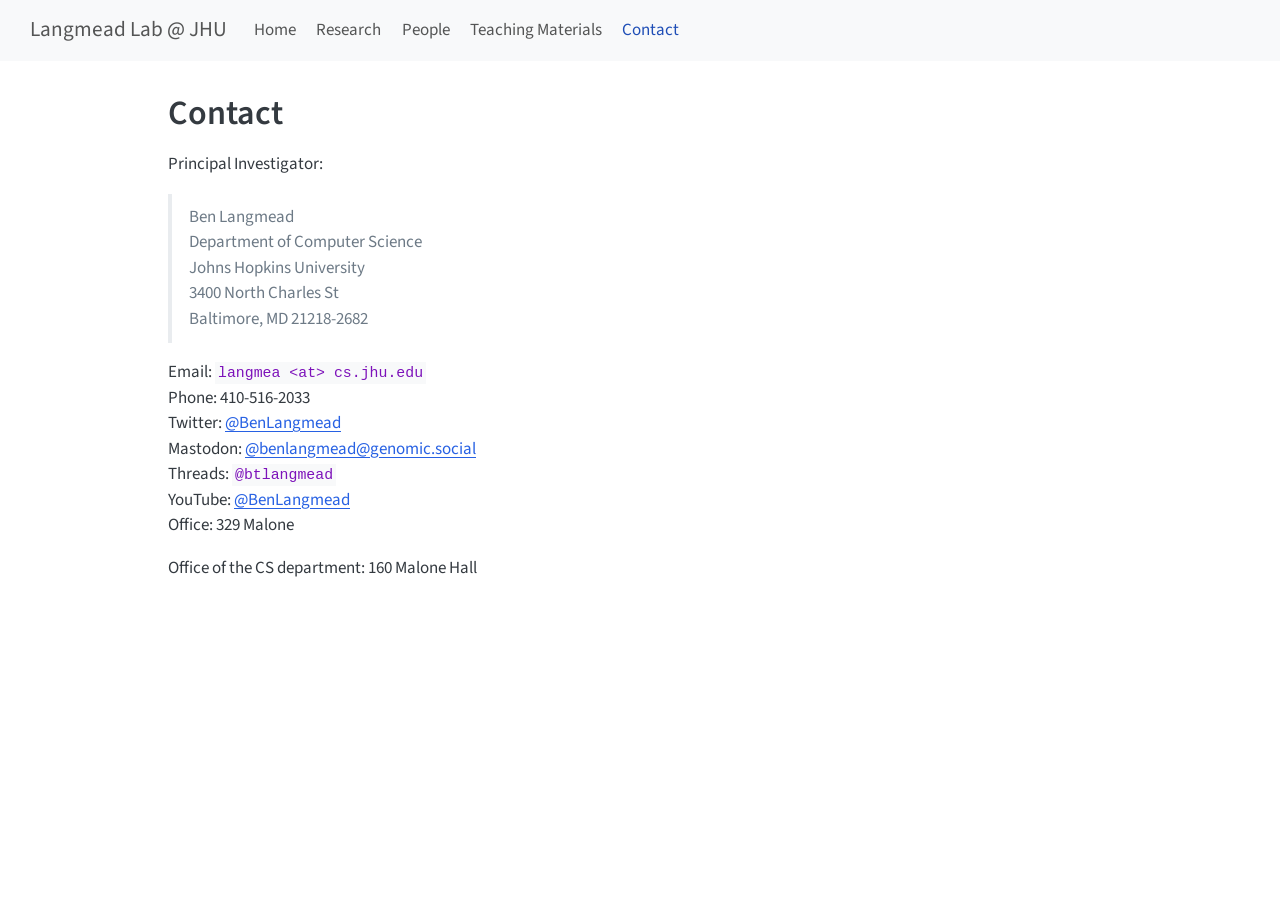
==== contact.html @ a6660097 "Built site for gh-pages" ====
<!DOCTYPE html>
<html xmlns="http://www.w3.org/1999/xhtml" lang="en" xml:lang="en"><head>

<meta charset="utf-8">
<meta name="generator" content="quarto-1.6.40">

<meta name="viewport" content="width=device-width, initial-scale=1.0, user-scalable=yes">


<title>Contact – Langmead Lab @ JHU</title>
<style>
code{white-space: pre-wrap;}
span.smallcaps{font-variant: small-caps;}
div.columns{display: flex; gap: min(4vw, 1.5em);}
div.column{flex: auto; overflow-x: auto;}
div.hanging-indent{margin-left: 1.5em; text-indent: -1.5em;}
ul.task-list{list-style: none;}
ul.task-list li input[type="checkbox"] {
  width: 0.8em;
  margin: 0 0.8em 0.2em -1em; /* quarto-specific, see https://github.com/quarto-dev/quarto-cli/issues/4556 */ 
  vertical-align: middle;
}
</style>


<script src="site_libs/quarto-nav/quarto-nav.js"></script>
<script src="site_libs/quarto-nav/headroom.min.js"></script>
<script src="site_libs/clipboard/clipboard.min.js"></script>
<script src="site_libs/quarto-search/autocomplete.umd.js"></script>
<script src="site_libs/quarto-search/fuse.min.js"></script>
<script src="site_libs/quarto-search/quarto-search.js"></script>
<meta name="quarto:offset" content="./">
<script src="site_libs/quarto-html/quarto.js"></script>
<script src="site_libs/quarto-html/popper.min.js"></script>
<script src="site_libs/quarto-html/tippy.umd.min.js"></script>
<script src="site_libs/quarto-html/anchor.min.js"></script>
<link href="site_libs/quarto-html/tippy.css" rel="stylesheet">
<link href="site_libs/quarto-html/quarto-syntax-highlighting-549806ee2085284f45b00abea8c6df48.css" rel="stylesheet" id="quarto-text-highlighting-styles">
<script src="site_libs/bootstrap/bootstrap.min.js"></script>
<link href="site_libs/bootstrap/bootstrap-icons.css" rel="stylesheet">
<link href="site_libs/bootstrap/bootstrap-c75bcb89907db7808f0349b764a1a524.min.css" rel="stylesheet" append-hash="true" id="quarto-bootstrap" data-mode="light">
<script id="quarto-search-options" type="application/json">{
  "location": "navbar",
  "copy-button": false,
  "collapse-after": 3,
  "panel-placement": "end",
  "type": "overlay",
  "limit": 50,
  "keyboard-shortcut": [
    "f",
    "/",
    "s"
  ],
  "show-item-context": false,
  "language": {
    "search-no-results-text": "No results",
    "search-matching-documents-text": "matching documents",
    "search-copy-link-title": "Copy link to search",
    "search-hide-matches-text": "Hide additional matches",
    "search-more-match-text": "more match in this document",
    "search-more-matches-text": "more matches in this document",
    "search-clear-button-title": "Clear",
    "search-text-placeholder": "",
    "search-detached-cancel-button-title": "Cancel",
    "search-submit-button-title": "Submit",
    "search-label": "Search"
  }
}</script>


<link rel="stylesheet" href="styles.css">
</head>

<body class="nav-fixed">

<div id="quarto-search-results"></div>
  <header id="quarto-header" class="headroom fixed-top">
    <nav class="navbar navbar-expand-lg " data-bs-theme="dark">
      <div class="navbar-container container-fluid">
      <div class="navbar-brand-container mx-auto">
    <a class="navbar-brand" href="./index.html">
    <span class="navbar-title">Langmead Lab @ JHU</span>
    </a>
  </div>
            <div id="quarto-search" class="" title="Search"></div>
          <button class="navbar-toggler" type="button" data-bs-toggle="collapse" data-bs-target="#navbarCollapse" aria-controls="navbarCollapse" role="menu" aria-expanded="false" aria-label="Toggle navigation" onclick="if (window.quartoToggleHeadroom) { window.quartoToggleHeadroom(); }">
  <span class="navbar-toggler-icon"></span>
</button>
          <div class="collapse navbar-collapse" id="navbarCollapse">
            <ul class="navbar-nav navbar-nav-scroll me-auto">
  <li class="nav-item">
    <a class="nav-link" href="./index.html"> 
<span class="menu-text">Home</span></a>
  </li>  
  <li class="nav-item">
    <a class="nav-link" href="./research.html"> 
<span class="menu-text">Research</span></a>
  </li>  
  <li class="nav-item">
    <a class="nav-link" href="./people.html"> 
<span class="menu-text">People</span></a>
  </li>  
  <li class="nav-item">
    <a class="nav-link" href="./teaching.html"> 
<span class="menu-text">Teaching Materials</span></a>
  </li>  
  <li class="nav-item">
    <a class="nav-link active" href="./contact.html" aria-current="page"> 
<span class="menu-text">Contact</span></a>
  </li>  
</ul>
          </div> <!-- /navcollapse -->
            <div class="quarto-navbar-tools">
</div>
      </div> <!-- /container-fluid -->
    </nav>
</header>
<!-- content -->
<div id="quarto-content" class="quarto-container page-columns page-rows-contents page-layout-article page-navbar">
<!-- sidebar -->
<!-- margin-sidebar -->
    <div id="quarto-margin-sidebar" class="sidebar margin-sidebar zindex-bottom">
        
    </div>
<!-- main -->
<main class="content" id="quarto-document-content">

<header id="title-block-header" class="quarto-title-block default">
<div class="quarto-title">
<h1 class="title">Contact</h1>
</div>



<div class="quarto-title-meta">

    
  
    
  </div>
  


</header>


<p>Principal Investigator:</p>
<blockquote class="blockquote">
<p>Ben Langmead<br>
Department of Computer Science<br>
Johns Hopkins University<br>
3400 North Charles St<br>
Baltimore, MD 21218-2682</p>
</blockquote>
<p>Email: <code>langmea &lt;at&gt; cs.jhu.edu</code><br>
Phone: 410-516-2033<br>
Twitter: <a href="https://twitter.com/BenLangmead"><span class="citation" data-cites="BenLangmead">@BenLangmead</span></a><br>
Mastodon: <a href="https://genomic.social/@benlangmead"><span class="citation" data-cites="benlangmead">@benlangmead</span><span class="citation" data-cites="genomic.social">@genomic.social</span></a><br>
Threads: <code>@btlangmead</code><br>
YouTube: <a href="https://www.youtube.com/BenLangmead"><span class="citation" data-cites="BenLangmead">@BenLangmead</span></a><br>
Office: 329 Malone</p>
<p>Office of the CS department: 160 Malone Hall</p>



</main> <!-- /main -->
<script id="quarto-html-after-body" type="application/javascript">
window.document.addEventListener("DOMContentLoaded", function (event) {
  const toggleBodyColorMode = (bsSheetEl) => {
    const mode = bsSheetEl.getAttribute("data-mode");
    const bodyEl = window.document.querySelector("body");
    if (mode === "dark") {
      bodyEl.classList.add("quarto-dark");
      bodyEl.classList.remove("quarto-light");
    } else {
      bodyEl.classList.add("quarto-light");
      bodyEl.classList.remove("quarto-dark");
    }
  }
  const toggleBodyColorPrimary = () => {
    const bsSheetEl = window.document.querySelector("link#quarto-bootstrap");
    if (bsSheetEl) {
      toggleBodyColorMode(bsSheetEl);
    }
  }
  toggleBodyColorPrimary();  
  const icon = "";
  const anchorJS = new window.AnchorJS();
  anchorJS.options = {
    placement: 'right',
    icon: icon
  };
  anchorJS.add('.anchored');
  const isCodeAnnotation = (el) => {
    for (const clz of el.classList) {
      if (clz.startsWith('code-annotation-')) {                     
        return true;
      }
    }
    return false;
  }
  const onCopySuccess = function(e) {
    // button target
    const button = e.trigger;
    // don't keep focus
    button.blur();
    // flash "checked"
    button.classList.add('code-copy-button-checked');
    var currentTitle = button.getAttribute("title");
    button.setAttribute("title", "Copied!");
    let tooltip;
    if (window.bootstrap) {
      button.setAttribute("data-bs-toggle", "tooltip");
      button.setAttribute("data-bs-placement", "left");
      button.setAttribute("data-bs-title", "Copied!");
      tooltip = new bootstrap.Tooltip(button, 
        { trigger: "manual", 
          customClass: "code-copy-button-tooltip",
          offset: [0, -8]});
      tooltip.show();    
    }
    setTimeout(function() {
      if (tooltip) {
        tooltip.hide();
        button.removeAttribute("data-bs-title");
        button.removeAttribute("data-bs-toggle");
        button.removeAttribute("data-bs-placement");
      }
      button.setAttribute("title", currentTitle);
      button.classList.remove('code-copy-button-checked');
    }, 1000);
    // clear code selection
    e.clearSelection();
  }
  const getTextToCopy = function(trigger) {
      const codeEl = trigger.previousElementSibling.cloneNode(true);
      for (const childEl of codeEl.children) {
        if (isCodeAnnotation(childEl)) {
          childEl.remove();
        }
      }
      return codeEl.innerText;
  }
  const clipboard = new window.ClipboardJS('.code-copy-button:not([data-in-quarto-modal])', {
    text: getTextToCopy
  });
  clipboard.on('success', onCopySuccess);
  if (window.document.getElementById('quarto-embedded-source-code-modal')) {
    const clipboardModal = new window.ClipboardJS('.code-copy-button[data-in-quarto-modal]', {
      text: getTextToCopy,
      container: window.document.getElementById('quarto-embedded-source-code-modal')
    });
    clipboardModal.on('success', onCopySuccess);
  }
    var localhostRegex = new RegExp(/^(?:http|https):\/\/localhost\:?[0-9]*\//);
    var mailtoRegex = new RegExp(/^mailto:/);
      var filterRegex = new RegExp("https:\/\/www\.langmead-lab\.org");
    var isInternal = (href) => {
        return filterRegex.test(href) || localhostRegex.test(href) || mailtoRegex.test(href);
    }
    // Inspect non-navigation links and adorn them if external
 	var links = window.document.querySelectorAll('a[href]:not(.nav-link):not(.navbar-brand):not(.toc-action):not(.sidebar-link):not(.sidebar-item-toggle):not(.pagination-link):not(.no-external):not([aria-hidden]):not(.dropdown-item):not(.quarto-navigation-tool):not(.about-link)');
    for (var i=0; i<links.length; i++) {
      const link = links[i];
      if (!isInternal(link.href)) {
        // undo the damage that might have been done by quarto-nav.js in the case of
        // links that we want to consider external
        if (link.dataset.originalHref !== undefined) {
          link.href = link.dataset.originalHref;
        }
      }
    }
  function tippyHover(el, contentFn, onTriggerFn, onUntriggerFn) {
    const config = {
      allowHTML: true,
      maxWidth: 500,
      delay: 100,
      arrow: false,
      appendTo: function(el) {
          return el.parentElement;
      },
      interactive: true,
      interactiveBorder: 10,
      theme: 'quarto',
      placement: 'bottom-start',
    };
    if (contentFn) {
      config.content = contentFn;
    }
    if (onTriggerFn) {
      config.onTrigger = onTriggerFn;
    }
    if (onUntriggerFn) {
      config.onUntrigger = onUntriggerFn;
    }
    window.tippy(el, config); 
  }
  const noterefs = window.document.querySelectorAll('a[role="doc-noteref"]');
  for (var i=0; i<noterefs.length; i++) {
    const ref = noterefs[i];
    tippyHover(ref, function() {
      // use id or data attribute instead here
      let href = ref.getAttribute('data-footnote-href') || ref.getAttribute('href');
      try { href = new URL(href).hash; } catch {}
      const id = href.replace(/^#\/?/, "");
      const note = window.document.getElementById(id);
      if (note) {
        return note.innerHTML;
      } else {
        return "";
      }
    });
  }
  const xrefs = window.document.querySelectorAll('a.quarto-xref');
  const processXRef = (id, note) => {
    // Strip column container classes
    const stripColumnClz = (el) => {
      el.classList.remove("page-full", "page-columns");
      if (el.children) {
        for (const child of el.children) {
          stripColumnClz(child);
        }
      }
    }
    stripColumnClz(note)
    if (id === null || id.startsWith('sec-')) {
      // Special case sections, only their first couple elements
      const container = document.createElement("div");
      if (note.children && note.children.length > 2) {
        container.appendChild(note.children[0].cloneNode(true));
        for (let i = 1; i < note.children.length; i++) {
          const child = note.children[i];
          if (child.tagName === "P" && child.innerText === "") {
            continue;
          } else {
            container.appendChild(child.cloneNode(true));
            break;
          }
        }
        if (window.Quarto?.typesetMath) {
          window.Quarto.typesetMath(container);
        }
        return container.innerHTML
      } else {
        if (window.Quarto?.typesetMath) {
          window.Quarto.typesetMath(note);
        }
        return note.innerHTML;
      }
    } else {
      // Remove any anchor links if they are present
      const anchorLink = note.querySelector('a.anchorjs-link');
      if (anchorLink) {
        anchorLink.remove();
      }
      if (window.Quarto?.typesetMath) {
        window.Quarto.typesetMath(note);
      }
      if (note.classList.contains("callout")) {
        return note.outerHTML;
      } else {
        return note.innerHTML;
      }
    }
  }
  for (var i=0; i<xrefs.length; i++) {
    const xref = xrefs[i];
    tippyHover(xref, undefined, function(instance) {
      instance.disable();
      let url = xref.getAttribute('href');
      let hash = undefined; 
      if (url.startsWith('#')) {
        hash = url;
      } else {
        try { hash = new URL(url).hash; } catch {}
      }
      if (hash) {
        const id = hash.replace(/^#\/?/, "");
        const note = window.document.getElementById(id);
        if (note !== null) {
          try {
            const html = processXRef(id, note.cloneNode(true));
            instance.setContent(html);
          } finally {
            instance.enable();
            instance.show();
          }
        } else {
          // See if we can fetch this
          fetch(url.split('#')[0])
          .then(res => res.text())
          .then(html => {
            const parser = new DOMParser();
            const htmlDoc = parser.parseFromString(html, "text/html");
            const note = htmlDoc.getElementById(id);
            if (note !== null) {
              const html = processXRef(id, note);
              instance.setContent(html);
            } 
          }).finally(() => {
            instance.enable();
            instance.show();
          });
        }
      } else {
        // See if we can fetch a full url (with no hash to target)
        // This is a special case and we should probably do some content thinning / targeting
        fetch(url)
        .then(res => res.text())
        .then(html => {
          const parser = new DOMParser();
          const htmlDoc = parser.parseFromString(html, "text/html");
          const note = htmlDoc.querySelector('main.content');
          if (note !== null) {
            // This should only happen for chapter cross references
            // (since there is no id in the URL)
            // remove the first header
            if (note.children.length > 0 && note.children[0].tagName === "HEADER") {
              note.children[0].remove();
            }
            const html = processXRef(null, note);
            instance.setContent(html);
          } 
        }).finally(() => {
          instance.enable();
          instance.show();
        });
      }
    }, function(instance) {
    });
  }
      let selectedAnnoteEl;
      const selectorForAnnotation = ( cell, annotation) => {
        let cellAttr = 'data-code-cell="' + cell + '"';
        let lineAttr = 'data-code-annotation="' +  annotation + '"';
        const selector = 'span[' + cellAttr + '][' + lineAttr + ']';
        return selector;
      }
      const selectCodeLines = (annoteEl) => {
        const doc = window.document;
        const targetCell = annoteEl.getAttribute("data-target-cell");
        const targetAnnotation = annoteEl.getAttribute("data-target-annotation");
        const annoteSpan = window.document.querySelector(selectorForAnnotation(targetCell, targetAnnotation));
        const lines = annoteSpan.getAttribute("data-code-lines").split(",");
        const lineIds = lines.map((line) => {
          return targetCell + "-" + line;
        })
        let top = null;
        let height = null;
        let parent = null;
        if (lineIds.length > 0) {
            //compute the position of the single el (top and bottom and make a div)
            const el = window.document.getElementById(lineIds[0]);
            top = el.offsetTop;
            height = el.offsetHeight;
            parent = el.parentElement.parentElement;
          if (lineIds.length > 1) {
            const lastEl = window.document.getElementById(lineIds[lineIds.length - 1]);
            const bottom = lastEl.offsetTop + lastEl.offsetHeight;
            height = bottom - top;
          }
          if (top !== null && height !== null && parent !== null) {
            // cook up a div (if necessary) and position it 
            let div = window.document.getElementById("code-annotation-line-highlight");
            if (div === null) {
              div = window.document.createElement("div");
              div.setAttribute("id", "code-annotation-line-highlight");
              div.style.position = 'absolute';
              parent.appendChild(div);
            }
            div.style.top = top - 2 + "px";
            div.style.height = height + 4 + "px";
            div.style.left = 0;
            let gutterDiv = window.document.getElementById("code-annotation-line-highlight-gutter");
            if (gutterDiv === null) {
              gutterDiv = window.document.createElement("div");
              gutterDiv.setAttribute("id", "code-annotation-line-highlight-gutter");
              gutterDiv.style.position = 'absolute';
              const codeCell = window.document.getElementById(targetCell);
              const gutter = codeCell.querySelector('.code-annotation-gutter');
              gutter.appendChild(gutterDiv);
            }
            gutterDiv.style.top = top - 2 + "px";
            gutterDiv.style.height = height + 4 + "px";
          }
          selectedAnnoteEl = annoteEl;
        }
      };
      const unselectCodeLines = () => {
        const elementsIds = ["code-annotation-line-highlight", "code-annotation-line-highlight-gutter"];
        elementsIds.forEach((elId) => {
          const div = window.document.getElementById(elId);
          if (div) {
            div.remove();
          }
        });
        selectedAnnoteEl = undefined;
      };
        // Handle positioning of the toggle
    window.addEventListener(
      "resize",
      throttle(() => {
        elRect = undefined;
        if (selectedAnnoteEl) {
          selectCodeLines(selectedAnnoteEl);
        }
      }, 10)
    );
    function throttle(fn, ms) {
    let throttle = false;
    let timer;
      return (...args) => {
        if(!throttle) { // first call gets through
            fn.apply(this, args);
            throttle = true;
        } else { // all the others get throttled
            if(timer) clearTimeout(timer); // cancel #2
            timer = setTimeout(() => {
              fn.apply(this, args);
              timer = throttle = false;
            }, ms);
        }
      };
    }
      // Attach click handler to the DT
      const annoteDls = window.document.querySelectorAll('dt[data-target-cell]');
      for (const annoteDlNode of annoteDls) {
        annoteDlNode.addEventListener('click', (event) => {
          const clickedEl = event.target;
          if (clickedEl !== selectedAnnoteEl) {
            unselectCodeLines();
            const activeEl = window.document.querySelector('dt[data-target-cell].code-annotation-active');
            if (activeEl) {
              activeEl.classList.remove('code-annotation-active');
            }
            selectCodeLines(clickedEl);
            clickedEl.classList.add('code-annotation-active');
          } else {
            // Unselect the line
            unselectCodeLines();
            clickedEl.classList.remove('code-annotation-active');
          }
        });
      }
  const findCites = (el) => {
    const parentEl = el.parentElement;
    if (parentEl) {
      const cites = parentEl.dataset.cites;
      if (cites) {
        return {
          el,
          cites: cites.split(' ')
        };
      } else {
        return findCites(el.parentElement)
      }
    } else {
      return undefined;
    }
  };
  var bibliorefs = window.document.querySelectorAll('a[role="doc-biblioref"]');
  for (var i=0; i<bibliorefs.length; i++) {
    const ref = bibliorefs[i];
    const citeInfo = findCites(ref);
    if (citeInfo) {
      tippyHover(citeInfo.el, function() {
        var popup = window.document.createElement('div');
        citeInfo.cites.forEach(function(cite) {
          var citeDiv = window.document.createElement('div');
          citeDiv.classList.add('hanging-indent');
          citeDiv.classList.add('csl-entry');
          var biblioDiv = window.document.getElementById('ref-' + cite);
          if (biblioDiv) {
            citeDiv.innerHTML = biblioDiv.innerHTML;
          }
          popup.appendChild(citeDiv);
        });
        return popup.innerHTML;
      });
    }
  }
});
</script>
</div> <!-- /content -->




</body></html>
---- site_libs/quarto-html/tippy.css ----
.tippy-box[data-animation=fade][data-state=hidden]{opacity:0}[data-tippy-root]{max-width:calc(100vw - 10px)}.tippy-box{position:relative;background-color:#333;color:#fff;border-radius:4px;font-size:14px;line-height:1.4;white-space:normal;outline:0;transition-property:transform,visibility,opacity}.tippy-box[data-placement^=top]>.tippy-arrow{bottom:0}.tippy-box[data-placement^=top]>.tippy-arrow:before{bottom:-7px;left:0;border-width:8px 8px 0;border-top-color:initial;transform-origin:center top}.tippy-box[data-placement^=bottom]>.tippy-arrow{top:0}.tippy-box[data-placement^=bottom]>.tippy-arrow:before{top:-7px;left:0;border-width:0 8px 8px;border-bottom-color:initial;transform-origin:center bottom}.tippy-box[data-placement^=left]>.tippy-arrow{right:0}.tippy-box[data-placement^=left]>.tippy-arrow:before{border-width:8px 0 8px 8px;border-left-color:initial;right:-7px;transform-origin:center left}.tippy-box[data-placement^=right]>.tippy-arrow{left:0}.tippy-box[data-placement^=right]>.tippy-arrow:before{left:-7px;border-width:8px 8px 8px 0;border-right-color:initial;transform-origin:center right}.tippy-box[data-inertia][data-state=visible]{transition-timing-function:cubic-bezier(.54,1.5,.38,1.11)}.tippy-arrow{width:16px;height:16px;color:#333}.tippy-arrow:before{content:"";position:absolute;border-color:transparent;border-style:solid}.tippy-content{position:relative;padding:5px 9px;z-index:1}
---- site_libs/quarto-html/quarto-syntax-highlighting-549806ee2085284f45b00abea8c6df48.css ----
/* quarto syntax highlight colors */
:root {
  --quarto-hl-ot-color: #003B4F;
  --quarto-hl-at-color: #657422;
  --quarto-hl-ss-color: #20794D;
  --quarto-hl-an-color: #5E5E5E;
  --quarto-hl-fu-color: #4758AB;
  --quarto-hl-st-color: #20794D;
  --quarto-hl-cf-color: #003B4F;
  --quarto-hl-op-color: #5E5E5E;
  --quarto-hl-er-color: #AD0000;
  --quarto-hl-bn-color: #AD0000;
  --quarto-hl-al-color: #AD0000;
  --quarto-hl-va-color: #111111;
  --quarto-hl-bu-color: inherit;
  --quarto-hl-ex-color: inherit;
  --quarto-hl-pp-color: #AD0000;
  --quarto-hl-in-color: #5E5E5E;
  --quarto-hl-vs-color: #20794D;
  --quarto-hl-wa-color: #5E5E5E;
  --quarto-hl-do-color: #5E5E5E;
  --quarto-hl-im-color: #00769E;
  --quarto-hl-ch-color: #20794D;
  --quarto-hl-dt-color: #AD0000;
  --quarto-hl-fl-color: #AD0000;
  --quarto-hl-co-color: #5E5E5E;
  --quarto-hl-cv-color: #5E5E5E;
  --quarto-hl-cn-color: #8f5902;
  --quarto-hl-sc-color: #5E5E5E;
  --quarto-hl-dv-color: #AD0000;
  --quarto-hl-kw-color: #003B4F;
}

/* other quarto variables */
:root {
  --quarto-font-monospace: SFMono-Regular, Menlo, Monaco, Consolas, "Liberation Mono", "Courier New", monospace;
}

pre > code.sourceCode > span {
  color: #003B4F;
}

code span {
  color: #003B4F;
}

code.sourceCode > span {
  color: #003B4F;
}

div.sourceCode,
div.sourceCode pre.sourceCode {
  color: #003B4F;
}

code span.ot {
  color: #003B4F;
  font-style: inherit;
}

code span.at {
  color: #657422;
  font-style: inherit;
}

code span.ss {
  color: #20794D;
  font-style: inherit;
}

code span.an {
  color: #5E5E5E;
  font-style: inherit;
}

code span.fu {
  color: #4758AB;
  font-style: inherit;
}

code span.st {
  color: #20794D;
  font-style: inherit;
}

code span.cf {
  color: #003B4F;
  font-weight: bold;
  font-style: inherit;
}

code span.op {
  color: #5E5E5E;
  font-style: inherit;
}

code span.er {
  color: #AD0000;
  font-style: inherit;
}

code span.bn {
  color: #AD0000;
  font-style: inherit;
}

code span.al {
  color: #AD0000;
  font-style: inherit;
}

code span.va {
  color: #111111;
  font-style: inherit;
}

code span.bu {
  font-style: inherit;
}

code span.ex {
  font-style: inherit;
}

code span.pp {
  color: #AD0000;
  font-style: inherit;
}

code span.in {
  color: #5E5E5E;
  font-style: inherit;
}

code span.vs {
  color: #20794D;
  font-style: inherit;
}

code span.wa {
  color: #5E5E5E;
  font-style: italic;
}

code span.do {
  color: #5E5E5E;
  font-style: italic;
}

code span.im {
  color: #00769E;
  font-style: inherit;
}

code span.ch {
  color: #20794D;
  font-style: inherit;
}

code span.dt {
  color: #AD0000;
  font-style: inherit;
}

code span.fl {
  color: #AD0000;
  font-style: inherit;
}

code span.co {
  color: #5E5E5E;
  font-style: inherit;
}

code span.cv {
  color: #5E5E5E;
  font-style: italic;
}

code span.cn {
  color: #8f5902;
  font-style: inherit;
}

code span.sc {
  color: #5E5E5E;
  font-style: inherit;
}

code span.dv {
  color: #AD0000;
  font-style: inherit;
}

code span.kw {
  color: #003B4F;
  font-weight: bold;
  font-style: inherit;
}

.prevent-inlining {
  content: "</";
}

/*# sourceMappingURL=ae99138f4fbc2fb4c9f5e5cd69c22459.css.map */
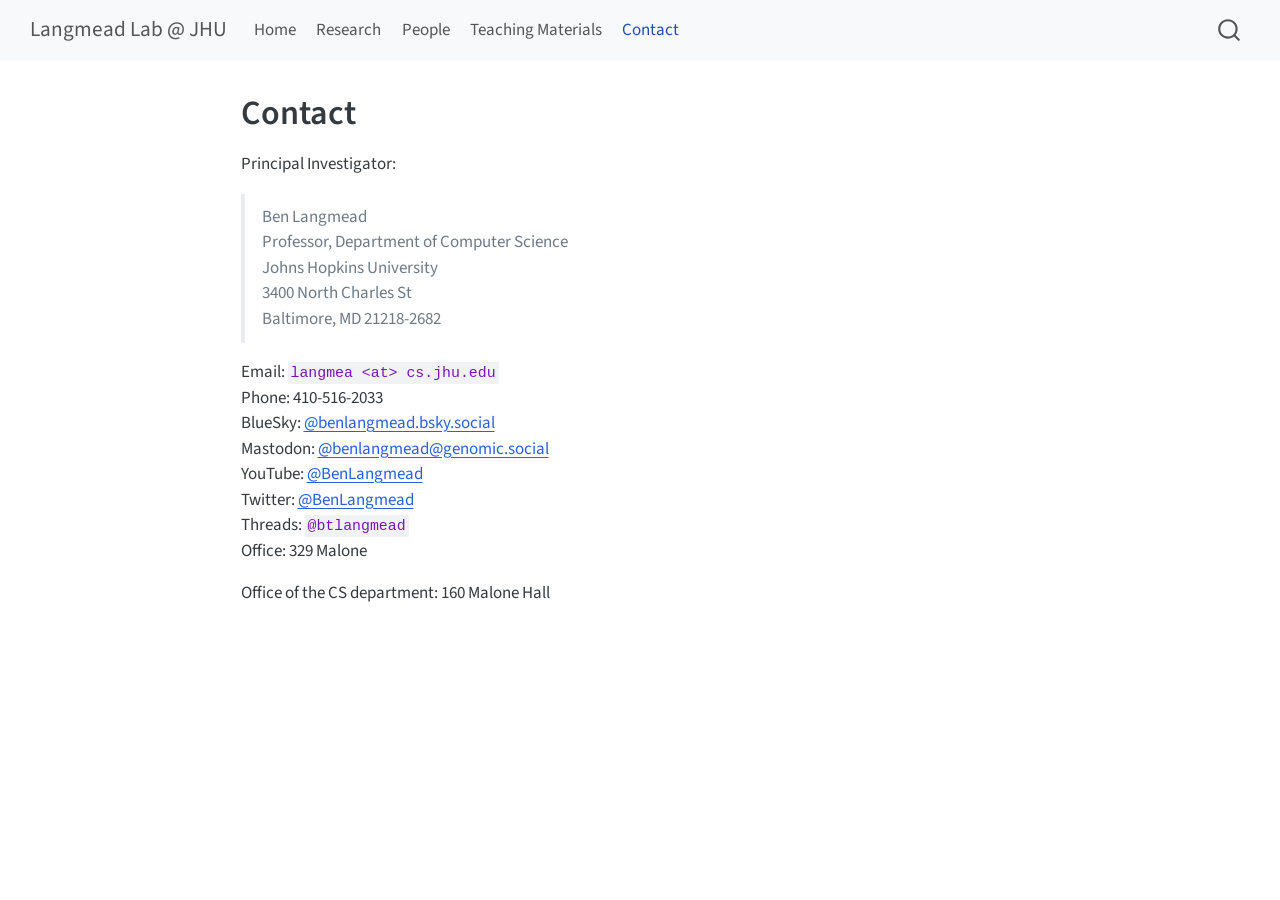
==== commit 7fae6c82: "Built site for gh-pages" ====
--- a/contact.html
+++ b/contact.html
@@ -2,13 +2,16 @@
 <html xmlns="http://www.w3.org/1999/xhtml" lang="en" xml:lang="en"><head>
 
 <meta charset="utf-8">
-<meta name="generator" content="quarto-1.6.40">
+<meta name="generator" content="quarto-1.9.37">
 
 <meta name="viewport" content="width=device-width, initial-scale=1.0, user-scalable=yes">
 
 
 <title>Contact – Langmead Lab @ JHU</title>
 <style>
+/* Default styles provided by pandoc.
+** See https://pandoc.org/MANUAL.html#variables-for-html for config info.
+*/
 code{white-space: pre-wrap;}
 span.smallcaps{font-variant: small-caps;}
 div.columns{display: flex; gap: min(4vw, 1.5em);}
@@ -30,15 +33,16 @@
 <script src="site_libs/quarto-search/fuse.min.js"></script>
 <script src="site_libs/quarto-search/quarto-search.js"></script>
 <meta name="quarto:offset" content="./">
-<script src="site_libs/quarto-html/quarto.js"></script>
+<script src="site_libs/quarto-html/quarto.js" type="module"></script>
+<script src="site_libs/quarto-html/tabsets/tabsets.js" type="module"></script>
 <script src="site_libs/quarto-html/popper.min.js"></script>
 <script src="site_libs/quarto-html/tippy.umd.min.js"></script>
 <script src="site_libs/quarto-html/anchor.min.js"></script>
 <link href="site_libs/quarto-html/tippy.css" rel="stylesheet">
-<link href="site_libs/quarto-html/quarto-syntax-highlighting-549806ee2085284f45b00abea8c6df48.css" rel="stylesheet" id="quarto-text-highlighting-styles">
+<link href="site_libs/quarto-html/quarto-syntax-highlighting-7f8f88aac4f3542376d5c11b86a4c14d.css" rel="stylesheet" id="quarto-text-highlighting-styles">
 <script src="site_libs/bootstrap/bootstrap.min.js"></script>
 <link href="site_libs/bootstrap/bootstrap-icons.css" rel="stylesheet">
-<link href="site_libs/bootstrap/bootstrap-c75bcb89907db7808f0349b764a1a524.min.css" rel="stylesheet" append-hash="true" id="quarto-bootstrap" data-mode="light">
+<link href="site_libs/bootstrap/bootstrap-3e7735b7b22659e5fa437aca0bb49075.min.css" rel="stylesheet" append-hash="true" id="quarto-bootstrap" data-mode="light">
 <script id="quarto-search-options" type="application/json">{
   "location": "navbar",
   "copy-button": false,
@@ -71,7 +75,7 @@
 <link rel="stylesheet" href="styles.css">
 </head>
 
-<body class="nav-fixed">
+<body class="nav-fixed fullcontent quarto-light">
 
 <div id="quarto-search-results"></div>
   <header id="quarto-header" class="headroom fixed-top">
@@ -119,9 +123,7 @@
 <div id="quarto-content" class="quarto-container page-columns page-rows-contents page-layout-article page-navbar">
 <!-- sidebar -->
 <!-- margin-sidebar -->
-    <div id="quarto-margin-sidebar" class="sidebar margin-sidebar zindex-bottom">
-        
-    </div>
+    
 <!-- main -->
 <main class="content" id="quarto-document-content">
 
@@ -147,17 +149,18 @@
 <p>Principal Investigator:</p>
 <blockquote class="blockquote">
 <p>Ben Langmead<br>
-Department of Computer Science<br>
+Professor, Department of Computer Science<br>
 Johns Hopkins University<br>
 3400 North Charles St<br>
 Baltimore, MD 21218-2682</p>
 </blockquote>
 <p>Email: <code>langmea &lt;at&gt; cs.jhu.edu</code><br>
 Phone: 410-516-2033<br>
+BlueSky: <a href="https://bsky.app/profile/benlangmead.bsky.social"><span class="citation" data-cites="benlangmead.bsky.social">@benlangmead.bsky.social</span></a><br>
+Mastodon: <a href="https://genomic.social/@benlangmead"><span class="citation" data-cites="benlangmead">@benlangmead</span><span class="citation" data-cites="genomic.social">@genomic.social</span></a><br>
+YouTube: <a href="https://www.youtube.com/BenLangmead"><span class="citation" data-cites="BenLangmead">@BenLangmead</span></a><br>
 Twitter: <a href="https://twitter.com/BenLangmead"><span class="citation" data-cites="BenLangmead">@BenLangmead</span></a><br>
-Mastodon: <a href="https://genomic.social/@benlangmead"><span class="citation" data-cites="benlangmead">@benlangmead</span><span class="citation" data-cites="genomic.social">@genomic.social</span></a><br>
 Threads: <code>@btlangmead</code><br>
-YouTube: <a href="https://www.youtube.com/BenLangmead"><span class="citation" data-cites="BenLangmead">@BenLangmead</span></a><br>
 Office: 329 Malone</p>
 <p>Office of the CS department: 160 Malone Hall</p>
 
@@ -165,236 +168,243 @@
 
 </main> <!-- /main -->
 <script id="quarto-html-after-body" type="application/javascript">
-window.document.addEventListener("DOMContentLoaded", function (event) {
-  const toggleBodyColorMode = (bsSheetEl) => {
-    const mode = bsSheetEl.getAttribute("data-mode");
-    const bodyEl = window.document.querySelector("body");
-    if (mode === "dark") {
-      bodyEl.classList.add("quarto-dark");
-      bodyEl.classList.remove("quarto-light");
-    } else {
-      bodyEl.classList.add("quarto-light");
-      bodyEl.classList.remove("quarto-dark");
-    }
-  }
-  const toggleBodyColorPrimary = () => {
-    const bsSheetEl = window.document.querySelector("link#quarto-bootstrap");
-    if (bsSheetEl) {
-      toggleBodyColorMode(bsSheetEl);
-    }
-  }
-  toggleBodyColorPrimary();  
-  const icon = "";
-  const anchorJS = new window.AnchorJS();
-  anchorJS.options = {
-    placement: 'right',
-    icon: icon
-  };
-  anchorJS.add('.anchored');
-  const isCodeAnnotation = (el) => {
-    for (const clz of el.classList) {
-      if (clz.startsWith('code-annotation-')) {                     
-        return true;
-      }
-    }
-    return false;
-  }
-  const onCopySuccess = function(e) {
-    // button target
-    const button = e.trigger;
-    // don't keep focus
-    button.blur();
-    // flash "checked"
-    button.classList.add('code-copy-button-checked');
-    var currentTitle = button.getAttribute("title");
-    button.setAttribute("title", "Copied!");
-    let tooltip;
-    if (window.bootstrap) {
-      button.setAttribute("data-bs-toggle", "tooltip");
-      button.setAttribute("data-bs-placement", "left");
-      button.setAttribute("data-bs-title", "Copied!");
-      tooltip = new bootstrap.Tooltip(button, 
-        { trigger: "manual", 
-          customClass: "code-copy-button-tooltip",
-          offset: [0, -8]});
-      tooltip.show();    
-    }
-    setTimeout(function() {
-      if (tooltip) {
-        tooltip.hide();
-        button.removeAttribute("data-bs-title");
-        button.removeAttribute("data-bs-toggle");
-        button.removeAttribute("data-bs-placement");
-      }
-      button.setAttribute("title", currentTitle);
-      button.classList.remove('code-copy-button-checked');
-    }, 1000);
-    // clear code selection
-    e.clearSelection();
-  }
-  const getTextToCopy = function(trigger) {
-      const codeEl = trigger.previousElementSibling.cloneNode(true);
+  window.document.addEventListener("DOMContentLoaded", function (event) {
+    const icon = "";
+    const anchorJS = new window.AnchorJS();
+    anchorJS.options = {
+      placement: 'right',
+      icon: icon
+    };
+    anchorJS.add('.anchored');
+    const isCodeAnnotation = (el) => {
+      for (const clz of el.classList) {
+        if (clz.startsWith('code-annotation-')) {                     
+          return true;
+        }
+      }
+      return false;
+    }
+    const onCopySuccess = function(e) {
+      // button target
+      const button = e.trigger;
+      // don't keep focus
+      button.blur();
+      // flash "checked"
+      button.classList.add('code-copy-button-checked');
+      var currentTitle = button.getAttribute("title");
+      button.setAttribute("title", "Copied!");
+      let tooltip;
+      if (window.bootstrap) {
+        button.setAttribute("data-bs-toggle", "tooltip");
+        button.setAttribute("data-bs-placement", "left");
+        button.setAttribute("data-bs-title", "Copied!");
+        tooltip = new bootstrap.Tooltip(button, 
+          { trigger: "manual", 
+            customClass: "code-copy-button-tooltip",
+            offset: [0, -8]});
+        tooltip.show();    
+      }
+      setTimeout(function() {
+        if (tooltip) {
+          tooltip.hide();
+          button.removeAttribute("data-bs-title");
+          button.removeAttribute("data-bs-toggle");
+          button.removeAttribute("data-bs-placement");
+        }
+        button.setAttribute("title", currentTitle);
+        button.classList.remove('code-copy-button-checked');
+      }, 1000);
+      // clear code selection
+      e.clearSelection();
+    }
+    const getTextToCopy = function(trigger) {
+      const outerScaffold = trigger.parentElement.cloneNode(true);
+      const codeEl = outerScaffold.querySelector('code');
       for (const childEl of codeEl.children) {
         if (isCodeAnnotation(childEl)) {
           childEl.remove();
         }
       }
       return codeEl.innerText;
-  }
-  const clipboard = new window.ClipboardJS('.code-copy-button:not([data-in-quarto-modal])', {
-    text: getTextToCopy
-  });
-  clipboard.on('success', onCopySuccess);
-  if (window.document.getElementById('quarto-embedded-source-code-modal')) {
-    const clipboardModal = new window.ClipboardJS('.code-copy-button[data-in-quarto-modal]', {
-      text: getTextToCopy,
-      container: window.document.getElementById('quarto-embedded-source-code-modal')
+    }
+    const clipboard = new window.ClipboardJS('.code-copy-button:not([data-in-quarto-modal])', {
+      text: getTextToCopy
     });
-    clipboardModal.on('success', onCopySuccess);
-  }
-    var localhostRegex = new RegExp(/^(?:http|https):\/\/localhost\:?[0-9]*\//);
-    var mailtoRegex = new RegExp(/^mailto:/);
-      var filterRegex = new RegExp("https:\/\/www\.langmead-lab\.org");
-    var isInternal = (href) => {
-        return filterRegex.test(href) || localhostRegex.test(href) || mailtoRegex.test(href);
-    }
-    // Inspect non-navigation links and adorn them if external
- 	var links = window.document.querySelectorAll('a[href]:not(.nav-link):not(.navbar-brand):not(.toc-action):not(.sidebar-link):not(.sidebar-item-toggle):not(.pagination-link):not(.no-external):not([aria-hidden]):not(.dropdown-item):not(.quarto-navigation-tool):not(.about-link)');
-    for (var i=0; i<links.length; i++) {
-      const link = links[i];
-      if (!isInternal(link.href)) {
-        // undo the damage that might have been done by quarto-nav.js in the case of
-        // links that we want to consider external
-        if (link.dataset.originalHref !== undefined) {
-          link.href = link.dataset.originalHref;
-        }
-      }
-    }
-  function tippyHover(el, contentFn, onTriggerFn, onUntriggerFn) {
-    const config = {
-      allowHTML: true,
-      maxWidth: 500,
-      delay: 100,
-      arrow: false,
-      appendTo: function(el) {
-          return el.parentElement;
-      },
-      interactive: true,
-      interactiveBorder: 10,
-      theme: 'quarto',
-      placement: 'bottom-start',
-    };
-    if (contentFn) {
-      config.content = contentFn;
-    }
-    if (onTriggerFn) {
-      config.onTrigger = onTriggerFn;
-    }
-    if (onUntriggerFn) {
-      config.onUntrigger = onUntriggerFn;
-    }
-    window.tippy(el, config); 
-  }
-  const noterefs = window.document.querySelectorAll('a[role="doc-noteref"]');
-  for (var i=0; i<noterefs.length; i++) {
-    const ref = noterefs[i];
-    tippyHover(ref, function() {
-      // use id or data attribute instead here
-      let href = ref.getAttribute('data-footnote-href') || ref.getAttribute('href');
-      try { href = new URL(href).hash; } catch {}
-      const id = href.replace(/^#\/?/, "");
-      const note = window.document.getElementById(id);
-      if (note) {
-        return note.innerHTML;
+    clipboard.on('success', onCopySuccess);
+    if (window.document.getElementById('quarto-embedded-source-code-modal')) {
+      const clipboardModal = new window.ClipboardJS('.code-copy-button[data-in-quarto-modal]', {
+        text: getTextToCopy,
+        container: window.document.getElementById('quarto-embedded-source-code-modal')
+      });
+      clipboardModal.on('success', onCopySuccess);
+    }
+      var localhostRegex = new RegExp(/^(?:http|https):\/\/localhost\:?[0-9]*\//);
+      var mailtoRegex = new RegExp(/^mailto:/);
+        var filterRegex = new RegExp("https:\/\/www\.langmead-lab\.org");
+      var isInternal = (href) => {
+          return filterRegex.test(href) || localhostRegex.test(href) || mailtoRegex.test(href);
+      }
+      // Inspect non-navigation links and adorn them if external
+     var links = window.document.querySelectorAll('a[href]:not(.nav-link):not(.navbar-brand):not(.toc-action):not(.sidebar-link):not(.sidebar-item-toggle):not(.pagination-link):not(.no-external):not([aria-hidden]):not(.dropdown-item):not(.quarto-navigation-tool):not(.about-link)');
+      for (var i=0; i<links.length; i++) {
+        const link = links[i];
+        if (!isInternal(link.href)) {
+          // undo the damage that might have been done by quarto-nav.js in the case of
+          // links that we want to consider external
+          if (link.dataset.originalHref !== undefined) {
+            link.href = link.dataset.originalHref;
+          }
+        }
+      }
+    function tippyHover(el, contentFn, onTriggerFn, onUntriggerFn) {
+      const config = {
+        allowHTML: true,
+        maxWidth: 500,
+        delay: 100,
+        arrow: false,
+        appendTo: function(el) {
+            return el.parentElement;
+        },
+        interactive: true,
+        interactiveBorder: 10,
+        theme: 'quarto',
+        placement: 'bottom-start',
+      };
+      if (contentFn) {
+        config.content = contentFn;
+      }
+      if (onTriggerFn) {
+        config.onTrigger = onTriggerFn;
+      }
+      if (onUntriggerFn) {
+        config.onUntrigger = onUntriggerFn;
+      }
+      window.tippy(el, config); 
+    }
+    const noterefs = window.document.querySelectorAll('a[role="doc-noteref"]');
+    for (var i=0; i<noterefs.length; i++) {
+      const ref = noterefs[i];
+      tippyHover(ref, function() {
+        // use id or data attribute instead here
+        let href = ref.getAttribute('data-footnote-href') || ref.getAttribute('href');
+        try { href = new URL(href).hash; } catch {}
+        const id = href.replace(/^#\/?/, "");
+        const note = window.document.getElementById(id);
+        if (note) {
+          return note.innerHTML;
+        } else {
+          return "";
+        }
+      });
+    }
+    const xrefs = window.document.querySelectorAll('a.quarto-xref');
+    const processXRef = (id, note) => {
+      // Strip column container classes
+      const stripColumnClz = (el) => {
+        el.classList.remove("page-full", "page-columns");
+        if (el.children) {
+          for (const child of el.children) {
+            stripColumnClz(child);
+          }
+        }
+      }
+      stripColumnClz(note)
+      if (id === null || id.startsWith('sec-')) {
+        // Special case sections, only their first couple elements
+        const container = document.createElement("div");
+        if (note.children && note.children.length > 2) {
+          container.appendChild(note.children[0].cloneNode(true));
+          for (let i = 1; i < note.children.length; i++) {
+            const child = note.children[i];
+            if (child.tagName === "P" && child.innerText === "") {
+              continue;
+            } else {
+              container.appendChild(child.cloneNode(true));
+              break;
+            }
+          }
+          if (window.Quarto?.typesetMath) {
+            window.Quarto.typesetMath(container);
+          }
+          return container.innerHTML
+        } else {
+          if (window.Quarto?.typesetMath) {
+            window.Quarto.typesetMath(note);
+          }
+          return note.innerHTML;
+        }
       } else {
-        return "";
-      }
-    });
-  }
-  const xrefs = window.document.querySelectorAll('a.quarto-xref');
-  const processXRef = (id, note) => {
-    // Strip column container classes
-    const stripColumnClz = (el) => {
-      el.classList.remove("page-full", "page-columns");
-      if (el.children) {
-        for (const child of el.children) {
-          stripColumnClz(child);
-        }
-      }
-    }
-    stripColumnClz(note)
-    if (id === null || id.startsWith('sec-')) {
-      // Special case sections, only their first couple elements
-      const container = document.createElement("div");
-      if (note.children && note.children.length > 2) {
-        container.appendChild(note.children[0].cloneNode(true));
-        for (let i = 1; i < note.children.length; i++) {
-          const child = note.children[i];
-          if (child.tagName === "P" && child.innerText === "") {
-            continue;
-          } else {
-            container.appendChild(child.cloneNode(true));
-            break;
-          }
-        }
-        if (window.Quarto?.typesetMath) {
-          window.Quarto.typesetMath(container);
-        }
-        return container.innerHTML
-      } else {
+        // Remove any anchor links if they are present
+        const anchorLink = note.querySelector('a.anchorjs-link');
+        if (anchorLink) {
+          anchorLink.remove();
+        }
         if (window.Quarto?.typesetMath) {
           window.Quarto.typesetMath(note);
         }
-        return note.innerHTML;
-      }
-    } else {
-      // Remove any anchor links if they are present
-      const anchorLink = note.querySelector('a.anchorjs-link');
-      if (anchorLink) {
-        anchorLink.remove();
-      }
-      if (window.Quarto?.typesetMath) {
-        window.Quarto.typesetMath(note);
-      }
-      if (note.classList.contains("callout")) {
-        return note.outerHTML;
-      } else {
-        return note.innerHTML;
-      }
-    }
-  }
-  for (var i=0; i<xrefs.length; i++) {
-    const xref = xrefs[i];
-    tippyHover(xref, undefined, function(instance) {
-      instance.disable();
-      let url = xref.getAttribute('href');
-      let hash = undefined; 
-      if (url.startsWith('#')) {
-        hash = url;
-      } else {
-        try { hash = new URL(url).hash; } catch {}
-      }
-      if (hash) {
-        const id = hash.replace(/^#\/?/, "");
-        const note = window.document.getElementById(id);
-        if (note !== null) {
-          try {
-            const html = processXRef(id, note.cloneNode(true));
-            instance.setContent(html);
-          } finally {
-            instance.enable();
-            instance.show();
-          }
+        if (note.classList.contains("callout")) {
+          return note.outerHTML;
         } else {
-          // See if we can fetch this
-          fetch(url.split('#')[0])
+          return note.innerHTML;
+        }
+      }
+    }
+    for (var i=0; i<xrefs.length; i++) {
+      const xref = xrefs[i];
+      tippyHover(xref, undefined, function(instance) {
+        instance.disable();
+        let url = xref.getAttribute('href');
+        let hash = undefined; 
+        if (url.startsWith('#')) {
+          hash = url;
+        } else {
+          try { hash = new URL(url).hash; } catch {}
+        }
+        if (hash) {
+          const id = hash.replace(/^#\/?/, "");
+          const note = window.document.getElementById(id);
+          if (note !== null) {
+            try {
+              const html = processXRef(id, note.cloneNode(true));
+              instance.setContent(html);
+            } finally {
+              instance.enable();
+              instance.show();
+            }
+          } else {
+            // See if we can fetch this
+            fetch(url.split('#')[0])
+            .then(res => res.text())
+            .then(html => {
+              const parser = new DOMParser();
+              const htmlDoc = parser.parseFromString(html, "text/html");
+              const note = htmlDoc.getElementById(id);
+              if (note !== null) {
+                const html = processXRef(id, note);
+                instance.setContent(html);
+              } 
+            }).finally(() => {
+              instance.enable();
+              instance.show();
+            });
+          }
+        } else {
+          // See if we can fetch a full url (with no hash to target)
+          // This is a special case and we should probably do some content thinning / targeting
+          fetch(url)
           .then(res => res.text())
           .then(html => {
             const parser = new DOMParser();
             const htmlDoc = parser.parseFromString(html, "text/html");
-            const note = htmlDoc.getElementById(id);
+            const note = htmlDoc.querySelector('main.content');
             if (note !== null) {
-              const html = processXRef(id, note);
+              // This should only happen for chapter cross references
+              // (since there is no id in the URL)
+              // remove the first header
+              if (note.children.length > 0 && note.children[0].tagName === "HEADER") {
+                note.children[0].remove();
+              }
+              const html = processXRef(null, note);
               instance.setContent(html);
             } 
           }).finally(() => {
@@ -402,185 +412,161 @@
             instance.show();
           });
         }
+      }, function(instance) {
+      });
+    }
+        let selectedAnnoteEl;
+        const selectorForAnnotation = ( cell, annotation) => {
+          let cellAttr = 'data-code-cell="' + cell + '"';
+          let lineAttr = 'data-code-annotation="' +  annotation + '"';
+          const selector = 'span[' + cellAttr + '][' + lineAttr + ']';
+          return selector;
+        }
+        const selectCodeLines = (annoteEl) => {
+          const doc = window.document;
+          const targetCell = annoteEl.getAttribute("data-target-cell");
+          const targetAnnotation = annoteEl.getAttribute("data-target-annotation");
+          const annoteSpan = window.document.querySelector(selectorForAnnotation(targetCell, targetAnnotation));
+          const lines = annoteSpan.getAttribute("data-code-lines").split(",");
+          const lineIds = lines.map((line) => {
+            return targetCell + "-" + line;
+          })
+          let top = null;
+          let height = null;
+          let parent = null;
+          if (lineIds.length > 0) {
+              //compute the position of the single el (top and bottom and make a div)
+              const el = window.document.getElementById(lineIds[0]);
+              top = el.offsetTop;
+              height = el.offsetHeight;
+              parent = el.parentElement.parentElement;
+            if (lineIds.length > 1) {
+              const lastEl = window.document.getElementById(lineIds[lineIds.length - 1]);
+              const bottom = lastEl.offsetTop + lastEl.offsetHeight;
+              height = bottom - top;
+            }
+            if (top !== null && height !== null && parent !== null) {
+              // cook up a div (if necessary) and position it 
+              let div = window.document.getElementById("code-annotation-line-highlight");
+              if (div === null) {
+                div = window.document.createElement("div");
+                div.setAttribute("id", "code-annotation-line-highlight");
+                div.style.position = 'absolute';
+                parent.appendChild(div);
+              }
+              div.style.top = top - 2 + "px";
+              div.style.height = height + 4 + "px";
+              div.style.left = 0;
+              let gutterDiv = window.document.getElementById("code-annotation-line-highlight-gutter");
+              if (gutterDiv === null) {
+                gutterDiv = window.document.createElement("div");
+                gutterDiv.setAttribute("id", "code-annotation-line-highlight-gutter");
+                gutterDiv.style.position = 'absolute';
+                const codeCell = window.document.getElementById(targetCell);
+                const gutter = codeCell.querySelector('.code-annotation-gutter');
+                gutter.appendChild(gutterDiv);
+              }
+              gutterDiv.style.top = top - 2 + "px";
+              gutterDiv.style.height = height + 4 + "px";
+            }
+            selectedAnnoteEl = annoteEl;
+          }
+        };
+        const unselectCodeLines = () => {
+          const elementsIds = ["code-annotation-line-highlight", "code-annotation-line-highlight-gutter"];
+          elementsIds.forEach((elId) => {
+            const div = window.document.getElementById(elId);
+            if (div) {
+              div.remove();
+            }
+          });
+          selectedAnnoteEl = undefined;
+        };
+          // Handle positioning of the toggle
+      window.addEventListener(
+        "resize",
+        throttle(() => {
+          elRect = undefined;
+          if (selectedAnnoteEl) {
+            selectCodeLines(selectedAnnoteEl);
+          }
+        }, 10)
+      );
+      function throttle(fn, ms) {
+      let throttle = false;
+      let timer;
+        return (...args) => {
+          if(!throttle) { // first call gets through
+              fn.apply(this, args);
+              throttle = true;
+          } else { // all the others get throttled
+              if(timer) clearTimeout(timer); // cancel #2
+              timer = setTimeout(() => {
+                fn.apply(this, args);
+                timer = throttle = false;
+              }, ms);
+          }
+        };
+      }
+        // Attach click handler to the DT
+        const annoteDls = window.document.querySelectorAll('dt[data-target-cell]');
+        for (const annoteDlNode of annoteDls) {
+          annoteDlNode.addEventListener('click', (event) => {
+            const clickedEl = event.target;
+            if (clickedEl !== selectedAnnoteEl) {
+              unselectCodeLines();
+              const activeEl = window.document.querySelector('dt[data-target-cell].code-annotation-active');
+              if (activeEl) {
+                activeEl.classList.remove('code-annotation-active');
+              }
+              selectCodeLines(clickedEl);
+              clickedEl.classList.add('code-annotation-active');
+            } else {
+              // Unselect the line
+              unselectCodeLines();
+              clickedEl.classList.remove('code-annotation-active');
+            }
+          });
+        }
+    const findCites = (el) => {
+      const parentEl = el.parentElement;
+      if (parentEl) {
+        const cites = parentEl.dataset.cites;
+        if (cites) {
+          return {
+            el,
+            cites: cites.split(' ')
+          };
+        } else {
+          return findCites(el.parentElement)
+        }
       } else {
-        // See if we can fetch a full url (with no hash to target)
-        // This is a special case and we should probably do some content thinning / targeting
-        fetch(url)
-        .then(res => res.text())
-        .then(html => {
-          const parser = new DOMParser();
-          const htmlDoc = parser.parseFromString(html, "text/html");
-          const note = htmlDoc.querySelector('main.content');
-          if (note !== null) {
-            // This should only happen for chapter cross references
-            // (since there is no id in the URL)
-            // remove the first header
-            if (note.children.length > 0 && note.children[0].tagName === "HEADER") {
-              note.children[0].remove();
-            }
-            const html = processXRef(null, note);
-            instance.setContent(html);
-          } 
-        }).finally(() => {
-          instance.enable();
-          instance.show();
+        return undefined;
+      }
+    };
+    var bibliorefs = window.document.querySelectorAll('a[role="doc-biblioref"]');
+    for (var i=0; i<bibliorefs.length; i++) {
+      const ref = bibliorefs[i];
+      const citeInfo = findCites(ref);
+      if (citeInfo) {
+        tippyHover(citeInfo.el, function() {
+          var popup = window.document.createElement('div');
+          citeInfo.cites.forEach(function(cite) {
+            var citeDiv = window.document.createElement('div');
+            citeDiv.classList.add('hanging-indent');
+            citeDiv.classList.add('csl-entry');
+            var biblioDiv = window.document.getElementById('ref-' + cite);
+            if (biblioDiv) {
+              citeDiv.innerHTML = biblioDiv.innerHTML;
+            }
+            popup.appendChild(citeDiv);
+          });
+          return popup.innerHTML;
         });
       }
-    }, function(instance) {
-    });
-  }
-      let selectedAnnoteEl;
-      const selectorForAnnotation = ( cell, annotation) => {
-        let cellAttr = 'data-code-cell="' + cell + '"';
-        let lineAttr = 'data-code-annotation="' +  annotation + '"';
-        const selector = 'span[' + cellAttr + '][' + lineAttr + ']';
-        return selector;
-      }
-      const selectCodeLines = (annoteEl) => {
-        const doc = window.document;
-        const targetCell = annoteEl.getAttribute("data-target-cell");
-        const targetAnnotation = annoteEl.getAttribute("data-target-annotation");
-        const annoteSpan = window.document.querySelector(selectorForAnnotation(targetCell, targetAnnotation));
-        const lines = annoteSpan.getAttribute("data-code-lines").split(",");
-        const lineIds = lines.map((line) => {
-          return targetCell + "-" + line;
-        })
-        let top = null;
-        let height = null;
-        let parent = null;
-        if (lineIds.length > 0) {
-            //compute the position of the single el (top and bottom and make a div)
-            const el = window.document.getElementById(lineIds[0]);
-            top = el.offsetTop;
-            height = el.offsetHeight;
-            parent = el.parentElement.parentElement;
-          if (lineIds.length > 1) {
-            const lastEl = window.document.getElementById(lineIds[lineIds.length - 1]);
-            const bottom = lastEl.offsetTop + lastEl.offsetHeight;
-            height = bottom - top;
-          }
-          if (top !== null && height !== null && parent !== null) {
-            // cook up a div (if necessary) and position it 
-            let div = window.document.getElementById("code-annotation-line-highlight");
-            if (div === null) {
-              div = window.document.createElement("div");
-              div.setAttribute("id", "code-annotation-line-highlight");
-              div.style.position = 'absolute';
-              parent.appendChild(div);
-            }
-            div.style.top = top - 2 + "px";
-            div.style.height = height + 4 + "px";
-            div.style.left = 0;
-            let gutterDiv = window.document.getElementById("code-annotation-line-highlight-gutter");
-            if (gutterDiv === null) {
-              gutterDiv = window.document.createElement("div");
-              gutterDiv.setAttribute("id", "code-annotation-line-highlight-gutter");
-              gutterDiv.style.position = 'absolute';
-              const codeCell = window.document.getElementById(targetCell);
-              const gutter = codeCell.querySelector('.code-annotation-gutter');
-              gutter.appendChild(gutterDiv);
-            }
-            gutterDiv.style.top = top - 2 + "px";
-            gutterDiv.style.height = height + 4 + "px";
-          }
-          selectedAnnoteEl = annoteEl;
-        }
-      };
-      const unselectCodeLines = () => {
-        const elementsIds = ["code-annotation-line-highlight", "code-annotation-line-highlight-gutter"];
-        elementsIds.forEach((elId) => {
-          const div = window.document.getElementById(elId);
-          if (div) {
-            div.remove();
-          }
-        });
-        selectedAnnoteEl = undefined;
-      };
-        // Handle positioning of the toggle
-    window.addEventListener(
-      "resize",
-      throttle(() => {
-        elRect = undefined;
-        if (selectedAnnoteEl) {
-          selectCodeLines(selectedAnnoteEl);
-        }
-      }, 10)
-    );
-    function throttle(fn, ms) {
-    let throttle = false;
-    let timer;
-      return (...args) => {
-        if(!throttle) { // first call gets through
-            fn.apply(this, args);
-            throttle = true;
-        } else { // all the others get throttled
-            if(timer) clearTimeout(timer); // cancel #2
-            timer = setTimeout(() => {
-              fn.apply(this, args);
-              timer = throttle = false;
-            }, ms);
-        }
-      };
-    }
-      // Attach click handler to the DT
-      const annoteDls = window.document.querySelectorAll('dt[data-target-cell]');
-      for (const annoteDlNode of annoteDls) {
-        annoteDlNode.addEventListener('click', (event) => {
-          const clickedEl = event.target;
-          if (clickedEl !== selectedAnnoteEl) {
-            unselectCodeLines();
-            const activeEl = window.document.querySelector('dt[data-target-cell].code-annotation-active');
-            if (activeEl) {
-              activeEl.classList.remove('code-annotation-active');
-            }
-            selectCodeLines(clickedEl);
-            clickedEl.classList.add('code-annotation-active');
-          } else {
-            // Unselect the line
-            unselectCodeLines();
-            clickedEl.classList.remove('code-annotation-active');
-          }
-        });
-      }
-  const findCites = (el) => {
-    const parentEl = el.parentElement;
-    if (parentEl) {
-      const cites = parentEl.dataset.cites;
-      if (cites) {
-        return {
-          el,
-          cites: cites.split(' ')
-        };
-      } else {
-        return findCites(el.parentElement)
-      }
-    } else {
-      return undefined;
-    }
-  };
-  var bibliorefs = window.document.querySelectorAll('a[role="doc-biblioref"]');
-  for (var i=0; i<bibliorefs.length; i++) {
-    const ref = bibliorefs[i];
-    const citeInfo = findCites(ref);
-    if (citeInfo) {
-      tippyHover(citeInfo.el, function() {
-        var popup = window.document.createElement('div');
-        citeInfo.cites.forEach(function(cite) {
-          var citeDiv = window.document.createElement('div');
-          citeDiv.classList.add('hanging-indent');
-          citeDiv.classList.add('csl-entry');
-          var biblioDiv = window.document.getElementById('ref-' + cite);
-          if (biblioDiv) {
-            citeDiv.innerHTML = biblioDiv.innerHTML;
-          }
-          popup.appendChild(citeDiv);
-        });
-        return popup.innerHTML;
-      });
-    }
-  }
-});
-</script>
+    }
+  });
+  </script>
 </div> <!-- /content -->
 
 
--- a/site_libs/quarto-html/quarto-syntax-highlighting-7f8f88aac4f3542376d5c11b86a4c14d.css
+++ b/site_libs/quarto-html/quarto-syntax-highlighting-7f8f88aac4f3542376d5c11b86a4c14d.css
@@ -0,0 +1,236 @@
+/* quarto syntax highlight colors */
+:root {
+  --quarto-hl-ot-color: #003B4F;
+  --quarto-hl-at-color: #657422;
+  --quarto-hl-ss-color: #20794D;
+  --quarto-hl-an-color: #5E5E5E;
+  --quarto-hl-fu-color: #4758AB;
+  --quarto-hl-st-color: #20794D;
+  --quarto-hl-cf-color: #003B4F;
+  --quarto-hl-op-color: #5E5E5E;
+  --quarto-hl-er-color: #AD0000;
+  --quarto-hl-bn-color: #AD0000;
+  --quarto-hl-al-color: #AD0000;
+  --quarto-hl-va-color: #111111;
+  --quarto-hl-bu-color: inherit;
+  --quarto-hl-ex-color: inherit;
+  --quarto-hl-pp-color: #AD0000;
+  --quarto-hl-in-color: #5E5E5E;
+  --quarto-hl-vs-color: #20794D;
+  --quarto-hl-wa-color: #5E5E5E;
+  --quarto-hl-do-color: #5E5E5E;
+  --quarto-hl-im-color: #00769E;
+  --quarto-hl-ch-color: #20794D;
+  --quarto-hl-dt-color: #AD0000;
+  --quarto-hl-fl-color: #AD0000;
+  --quarto-hl-co-color: #5E5E5E;
+  --quarto-hl-cv-color: #5E5E5E;
+  --quarto-hl-cn-color: #8f5902;
+  --quarto-hl-sc-color: #5E5E5E;
+  --quarto-hl-dv-color: #AD0000;
+  --quarto-hl-kw-color: #003B4F;
+}
+
+/* other quarto variables */
+:root {
+  --quarto-font-monospace: SFMono-Regular, Menlo, Monaco, Consolas, "Liberation Mono", "Courier New", monospace;
+}
+
+/* syntax highlight based on Pandoc's rules */
+pre > code.sourceCode > span {
+  color: #003B4F;
+}
+
+code.sourceCode > span {
+  color: #003B4F;
+}
+
+div.sourceCode,
+div.sourceCode pre.sourceCode {
+  color: #003B4F;
+}
+
+/* Normal */
+code span {
+  color: #003B4F;
+}
+
+/* Alert */
+code span.al {
+  color: #AD0000;
+  font-style: inherit;
+}
+
+/* Annotation */
+code span.an {
+  color: #5E5E5E;
+  font-style: inherit;
+}
+
+/* Attribute */
+code span.at {
+  color: #657422;
+  font-style: inherit;
+}
+
+/* BaseN */
+code span.bn {
+  color: #AD0000;
+  font-style: inherit;
+}
+
+/* BuiltIn */
+code span.bu {
+  font-style: inherit;
+}
+
+/* ControlFlow */
+code span.cf {
+  color: #003B4F;
+  font-weight: bold;
+  font-style: inherit;
+}
+
+/* Char */
+code span.ch {
+  color: #20794D;
+  font-style: inherit;
+}
+
+/* Constant */
+code span.cn {
+  color: #8f5902;
+  font-style: inherit;
+}
+
+/* Comment */
+code span.co {
+  color: #5E5E5E;
+  font-style: inherit;
+}
+
+/* CommentVar */
+code span.cv {
+  color: #5E5E5E;
+  font-style: italic;
+}
+
+/* Documentation */
+code span.do {
+  color: #5E5E5E;
+  font-style: italic;
+}
+
+/* DataType */
+code span.dt {
+  color: #AD0000;
+  font-style: inherit;
+}
+
+/* DecVal */
+code span.dv {
+  color: #AD0000;
+  font-style: inherit;
+}
+
+/* Error */
+code span.er {
+  color: #AD0000;
+  font-style: inherit;
+}
+
+/* Extension */
+code span.ex {
+  font-style: inherit;
+}
+
+/* Float */
+code span.fl {
+  color: #AD0000;
+  font-style: inherit;
+}
+
+/* Function */
+code span.fu {
+  color: #4758AB;
+  font-style: inherit;
+}
+
+/* Import */
+code span.im {
+  color: #00769E;
+  font-style: inherit;
+}
+
+/* Information */
+code span.in {
+  color: #5E5E5E;
+  font-style: inherit;
+}
+
+/* Keyword */
+code span.kw {
+  color: #003B4F;
+  font-weight: bold;
+  font-style: inherit;
+}
+
+/* Operator */
+code span.op {
+  color: #5E5E5E;
+  font-style: inherit;
+}
+
+/* Other */
+code span.ot {
+  color: #003B4F;
+  font-style: inherit;
+}
+
+/* Preprocessor */
+code span.pp {
+  color: #AD0000;
+  font-style: inherit;
+}
+
+/* SpecialChar */
+code span.sc {
+  color: #5E5E5E;
+  font-style: inherit;
+}
+
+/* SpecialString */
+code span.ss {
+  color: #20794D;
+  font-style: inherit;
+}
+
+/* String */
+code span.st {
+  color: #20794D;
+  font-style: inherit;
+}
+
+/* Variable */
+code span.va {
+  color: #111111;
+  font-style: inherit;
+}
+
+/* VerbatimString */
+code span.vs {
+  color: #20794D;
+  font-style: inherit;
+}
+
+/* Warning */
+code span.wa {
+  color: #5E5E5E;
+  font-style: italic;
+}
+
+.prevent-inlining {
+  content: "</";
+}
+
+/*# sourceMappingURL=789ad8cd35626ba772517505b42a116e.css.map */
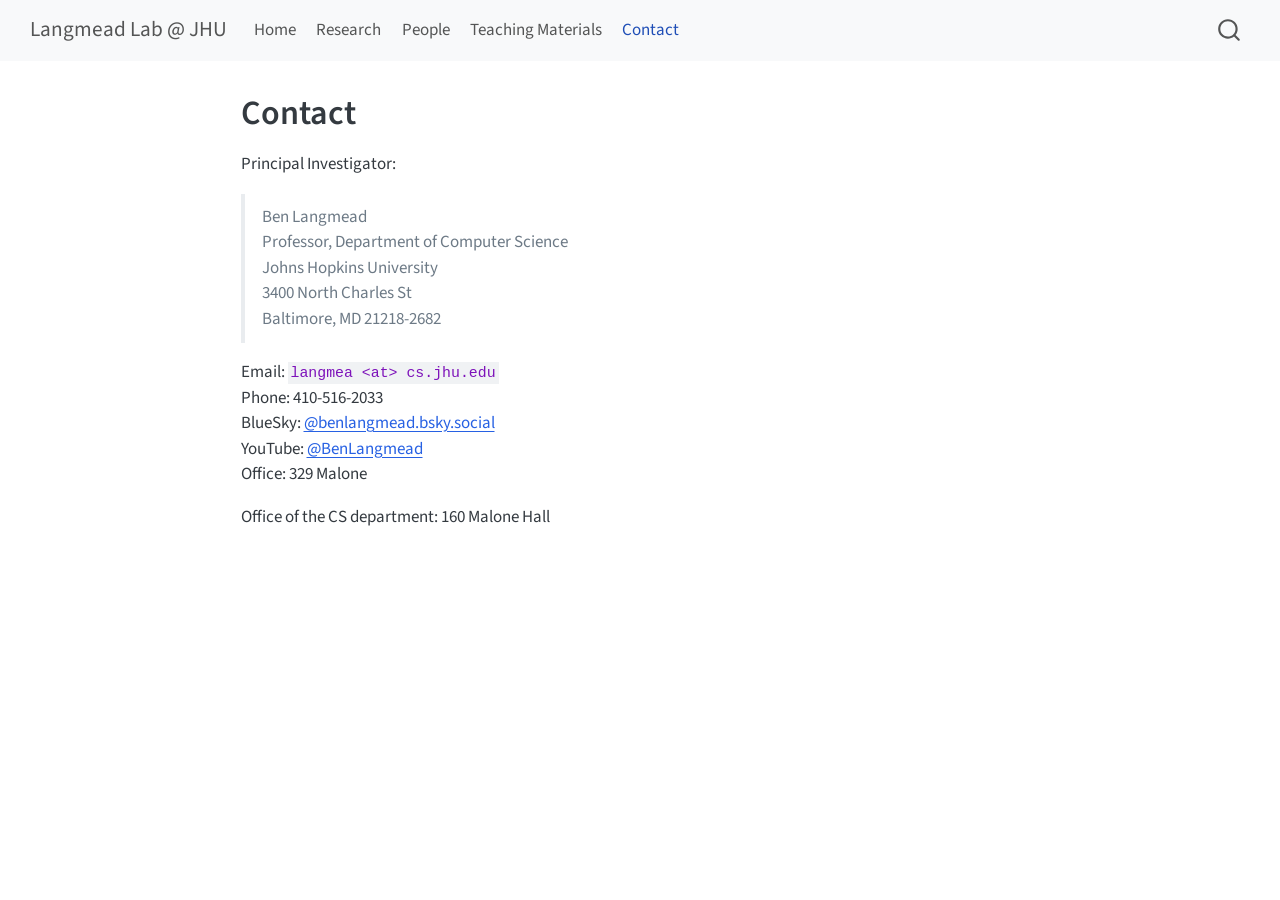
==== commit 4dab6517: "Built site for gh-pages" ====
--- a/contact.html
+++ b/contact.html
@@ -157,10 +157,7 @@
 <p>Email: <code>langmea &lt;at&gt; cs.jhu.edu</code><br>
 Phone: 410-516-2033<br>
 BlueSky: <a href="https://bsky.app/profile/benlangmead.bsky.social"><span class="citation" data-cites="benlangmead.bsky.social">@benlangmead.bsky.social</span></a><br>
-Mastodon: <a href="https://genomic.social/@benlangmead"><span class="citation" data-cites="benlangmead">@benlangmead</span><span class="citation" data-cites="genomic.social">@genomic.social</span></a><br>
 YouTube: <a href="https://www.youtube.com/BenLangmead"><span class="citation" data-cites="BenLangmead">@BenLangmead</span></a><br>
-Twitter: <a href="https://twitter.com/BenLangmead"><span class="citation" data-cites="BenLangmead">@BenLangmead</span></a><br>
-Threads: <code>@btlangmead</code><br>
 Office: 329 Malone</p>
 <p>Office of the CS department: 160 Malone Hall</p>
 
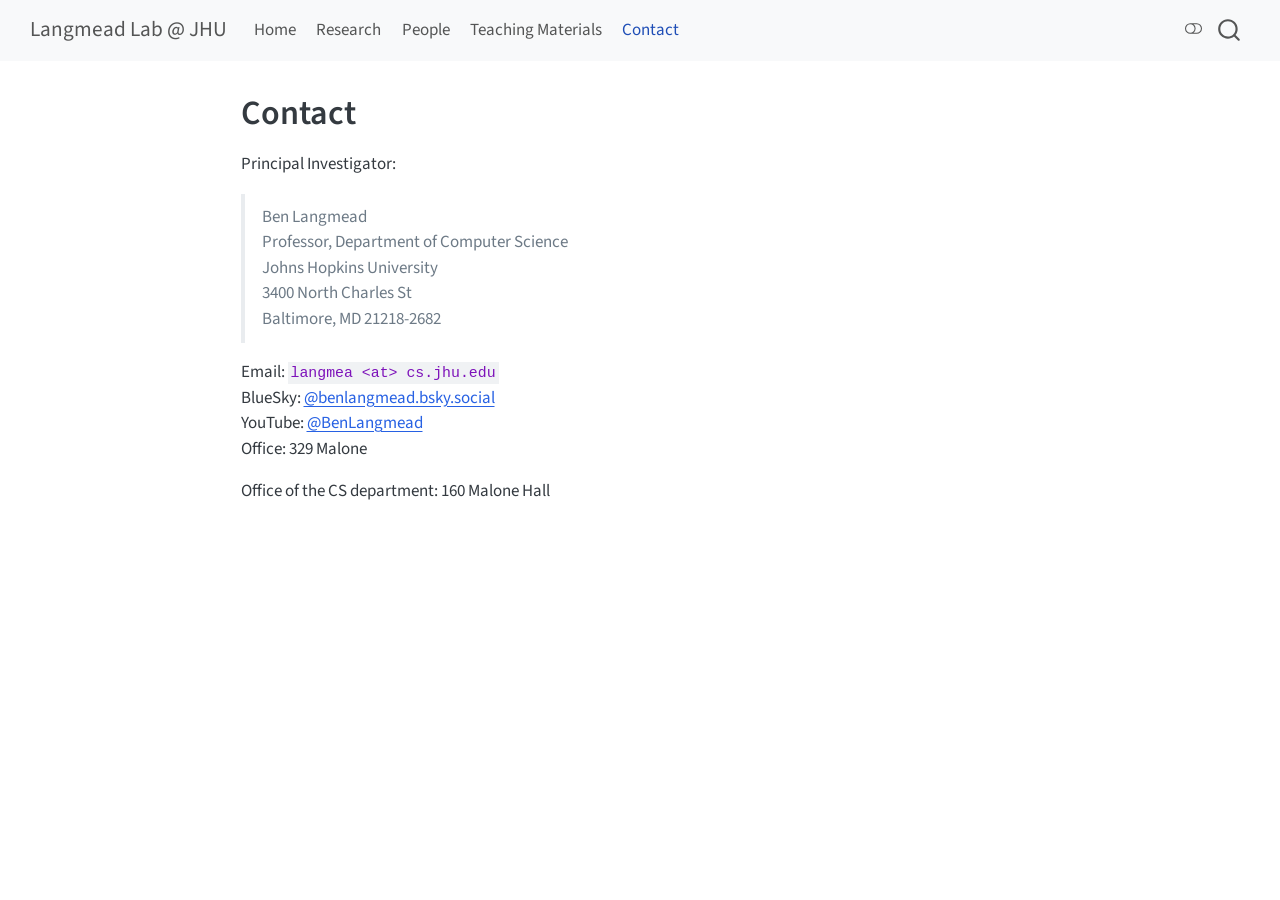
==== commit 570822ce: "Built site for gh-pages" ====
--- a/contact.html
+++ b/contact.html
@@ -33,16 +33,21 @@
 <script src="site_libs/quarto-search/fuse.min.js"></script>
 <script src="site_libs/quarto-search/quarto-search.js"></script>
 <meta name="quarto:offset" content="./">
+<link href="./images/favicon.svg" rel="icon" type="image/svg+xml">
 <script src="site_libs/quarto-html/quarto.js" type="module"></script>
 <script src="site_libs/quarto-html/tabsets/tabsets.js" type="module"></script>
 <script src="site_libs/quarto-html/popper.min.js"></script>
 <script src="site_libs/quarto-html/tippy.umd.min.js"></script>
 <script src="site_libs/quarto-html/anchor.min.js"></script>
 <link href="site_libs/quarto-html/tippy.css" rel="stylesheet">
-<link href="site_libs/quarto-html/quarto-syntax-highlighting-7f8f88aac4f3542376d5c11b86a4c14d.css" rel="stylesheet" id="quarto-text-highlighting-styles">
+<link href="site_libs/quarto-html/quarto-syntax-highlighting-7f8f88aac4f3542376d5c11b86a4c14d.css" rel="stylesheet" class="quarto-color-scheme" id="quarto-text-highlighting-styles">
+<link href="site_libs/quarto-html/quarto-syntax-highlighting-dark-d0ae9245876894da5ac7e18953ecc5cc.css" rel="stylesheet" class="quarto-color-scheme quarto-color-alternate" id="quarto-text-highlighting-styles">
+<link href="site_libs/quarto-html/quarto-syntax-highlighting-7f8f88aac4f3542376d5c11b86a4c14d.css" rel="stylesheet" class="quarto-color-scheme-extra" id="quarto-text-highlighting-styles">
 <script src="site_libs/bootstrap/bootstrap.min.js"></script>
 <link href="site_libs/bootstrap/bootstrap-icons.css" rel="stylesheet">
-<link href="site_libs/bootstrap/bootstrap-3e7735b7b22659e5fa437aca0bb49075.min.css" rel="stylesheet" append-hash="true" id="quarto-bootstrap" data-mode="light">
+<link href="site_libs/bootstrap/bootstrap-3e7735b7b22659e5fa437aca0bb49075.min.css" rel="stylesheet" append-hash="true" class="quarto-color-scheme" id="quarto-bootstrap" data-mode="light">
+<link href="site_libs/bootstrap/bootstrap-dark-b9e9b0af3005a2810d15fa088a586432.min.css" rel="stylesheet" append-hash="true" class="quarto-color-scheme quarto-color-alternate" id="quarto-bootstrap" data-mode="dark">
+<link href="site_libs/bootstrap/bootstrap-3e7735b7b22659e5fa437aca0bb49075.min.css" rel="stylesheet" append-hash="true" class="quarto-color-scheme-extra" id="quarto-bootstrap" data-mode="light">
 <script id="quarto-search-options" type="application/json">{
   "location": "navbar",
   "copy-button": false,
@@ -75,7 +80,169 @@
 <link rel="stylesheet" href="styles.css">
 </head>
 
-<body class="nav-fixed fullcontent quarto-light">
+<body class="nav-fixed fullcontent quarto-light"><script id="quarto-html-before-body" type="application/javascript">
+    const toggleBodyColorMode = (bsSheetEl) => {
+      const mode = bsSheetEl.getAttribute("data-mode");
+      const bodyEl = window.document.querySelector("body");
+      if (mode === "dark") {
+        bodyEl.classList.add("quarto-dark");
+        bodyEl.classList.remove("quarto-light");
+      } else {
+        bodyEl.classList.add("quarto-light");
+        bodyEl.classList.remove("quarto-dark");
+      }
+    }
+    const toggleBodyColorPrimary = () => {
+      const bsSheetEl = window.document.querySelector("link#quarto-bootstrap:not([rel=disabled-stylesheet])");
+      if (bsSheetEl) {
+        toggleBodyColorMode(bsSheetEl);
+      }
+    }
+    const setColorSchemeToggle = (alternate) => {
+      const toggles = window.document.querySelectorAll('.quarto-color-scheme-toggle');
+      for (let i=0; i < toggles.length; i++) {
+        const toggle = toggles[i];
+        if (toggle) {
+          if (alternate) {
+            toggle.classList.add("alternate");
+          } else {
+            toggle.classList.remove("alternate");
+          }
+        }
+      }
+    };
+    const toggleColorMode = (alternate) => {
+      // Switch the stylesheets
+      const primaryStylesheets = window.document.querySelectorAll('link.quarto-color-scheme:not(.quarto-color-alternate)');
+      const alternateStylesheets = window.document.querySelectorAll('link.quarto-color-scheme.quarto-color-alternate');
+      manageTransitions('#quarto-margin-sidebar .nav-link', false);
+      if (alternate) {
+        // note: dark is layered on light, we don't disable primary!
+        enableStylesheet(alternateStylesheets);
+        for (const sheetNode of alternateStylesheets) {
+          if (sheetNode.id === "quarto-bootstrap") {
+            toggleBodyColorMode(sheetNode);
+          }
+        }
+      } else {
+        disableStylesheet(alternateStylesheets);
+        enableStylesheet(primaryStylesheets)
+        toggleBodyColorPrimary();
+      }
+      manageTransitions('#quarto-margin-sidebar .nav-link', true);
+      // Switch the toggles
+      setColorSchemeToggle(alternate)
+      // Hack to workaround the fact that safari doesn't
+      // properly recolor the scrollbar when toggling (#1455)
+      if (navigator.userAgent.indexOf('Safari') > 0 && navigator.userAgent.indexOf('Chrome') == -1) {
+        manageTransitions("body", false);
+        window.scrollTo(0, 1);
+        setTimeout(() => {
+          window.scrollTo(0, 0);
+          manageTransitions("body", true);
+        }, 40);
+      }
+    }
+    const disableStylesheet = (stylesheets) => {
+      for (let i=0; i < stylesheets.length; i++) {
+        const stylesheet = stylesheets[i];
+        stylesheet.rel = 'disabled-stylesheet';
+      }
+    }
+    const enableStylesheet = (stylesheets) => {
+      for (let i=0; i < stylesheets.length; i++) {
+        const stylesheet = stylesheets[i];
+        if(stylesheet.rel !== 'stylesheet') { // for Chrome, which will still FOUC without this check
+          stylesheet.rel = 'stylesheet';
+        }
+      }
+    }
+    const manageTransitions = (selector, allowTransitions) => {
+      const els = window.document.querySelectorAll(selector);
+      for (let i=0; i < els.length; i++) {
+        const el = els[i];
+        if (allowTransitions) {
+          el.classList.remove('notransition');
+        } else {
+          el.classList.add('notransition');
+        }
+      }
+    }
+    const isFileUrl = () => {
+      return window.location.protocol === 'file:';
+    }
+    const hasAlternateSentinel = () => {
+      let styleSentinel = getColorSchemeSentinel();
+      if (styleSentinel !== null) {
+        return styleSentinel === "alternate";
+      } else {
+        return false;
+      }
+    }
+    const setStyleSentinel = (alternate) => {
+      const value = alternate ? "alternate" : "default";
+      if (!isFileUrl()) {
+        window.localStorage.setItem("quarto-color-scheme", value);
+      } else {
+        localAlternateSentinel = value;
+      }
+    }
+    const getColorSchemeSentinel = () => {
+      if (!isFileUrl()) {
+        const storageValue = window.localStorage.getItem("quarto-color-scheme");
+        return storageValue != null ? storageValue : localAlternateSentinel;
+      } else {
+        return localAlternateSentinel;
+      }
+    }
+    const toggleGiscusIfUsed = (isAlternate, darkModeDefault) => {
+      const baseTheme = document.querySelector('#giscus-base-theme')?.value ?? 'light';
+      const alternateTheme = document.querySelector('#giscus-alt-theme')?.value ?? 'dark';
+      let newTheme = '';
+      if(authorPrefersDark) {
+        newTheme = isAlternate ? baseTheme : alternateTheme;
+      } else {
+        newTheme = isAlternate ? alternateTheme : baseTheme;
+      }
+      const changeGiscusTheme = () => {
+        // From: https://github.com/giscus/giscus/issues/336
+        const sendMessage = (message) => {
+          const iframe = document.querySelector('iframe.giscus-frame');
+          if (!iframe) return;
+          iframe.contentWindow.postMessage({ giscus: message }, 'https://giscus.app');
+        }
+        sendMessage({
+          setConfig: {
+            theme: newTheme
+          }
+        });
+      }
+      const isGiscussLoaded = window.document.querySelector('iframe.giscus-frame') !== null;
+      if (isGiscussLoaded) {
+        changeGiscusTheme();
+      }
+    };
+    const authorPrefersDark = false;
+    const darkModeDefault = authorPrefersDark;
+      document.querySelector('link#quarto-text-highlighting-styles.quarto-color-scheme-extra').rel = 'disabled-stylesheet';
+      document.querySelector('link#quarto-bootstrap.quarto-color-scheme-extra').rel = 'disabled-stylesheet';
+    let localAlternateSentinel = darkModeDefault ? 'alternate' : 'default';
+    // Dark / light mode switch
+    window.quartoToggleColorScheme = () => {
+      // Read the current dark / light value
+      let toAlternate = !hasAlternateSentinel();
+      toggleColorMode(toAlternate);
+      setStyleSentinel(toAlternate);
+      toggleGiscusIfUsed(toAlternate, darkModeDefault);
+      window.dispatchEvent(new Event('resize'));
+    };
+    // Switch to dark mode if need be
+    if (hasAlternateSentinel()) {
+      toggleColorMode(true);
+    } else {
+      toggleColorMode(false);
+    }
+  </script>
 
 <div id="quarto-search-results"></div>
   <header id="quarto-header" class="headroom fixed-top">
@@ -115,6 +282,7 @@
 </ul>
           </div> <!-- /navcollapse -->
             <div class="quarto-navbar-tools">
+  <a href="" class="quarto-color-scheme-toggle quarto-navigation-tool  px-1" onclick="window.quartoToggleColorScheme(); return false;" title="Toggle dark mode"><i class="bi"></i></a>
 </div>
       </div> <!-- /container-fluid -->
     </nav>
@@ -127,6 +295,7 @@
 <!-- main -->
 <main class="content" id="quarto-document-content">
 
+
 <header id="title-block-header" class="quarto-title-block default">
 <div class="quarto-title">
 <h1 class="title">Contact</h1>
@@ -155,7 +324,6 @@
 Baltimore, MD 21218-2682</p>
 </blockquote>
 <p>Email: <code>langmea &lt;at&gt; cs.jhu.edu</code><br>
-Phone: 410-516-2033<br>
 BlueSky: <a href="https://bsky.app/profile/benlangmead.bsky.social"><span class="citation" data-cites="benlangmead.bsky.social">@benlangmead.bsky.social</span></a><br>
 YouTube: <a href="https://www.youtube.com/BenLangmead"><span class="citation" data-cites="BenLangmead">@BenLangmead</span></a><br>
 Office: 329 Malone</p>
@@ -166,6 +334,19 @@
 </main> <!-- /main -->
 <script id="quarto-html-after-body" type="application/javascript">
   window.document.addEventListener("DOMContentLoaded", function (event) {
+    // Ensure there is a toggle, if there isn't float one in the top right
+    if (window.document.querySelector('.quarto-color-scheme-toggle') === null) {
+      const a = window.document.createElement('a');
+      a.classList.add('top-right');
+      a.classList.add('quarto-color-scheme-toggle');
+      a.href = "";
+      a.onclick = function() { try { window.quartoToggleColorScheme(); } catch {} return false; };
+      const i = window.document.createElement("i");
+      i.classList.add('bi');
+      a.appendChild(i);
+      window.document.body.appendChild(a);
+    }
+    setColorSchemeToggle(hasAlternateSentinel())
     const icon = "";
     const anchorJS = new window.AnchorJS();
     anchorJS.options = {
--- a/site_libs/quarto-html/quarto-syntax-highlighting-dark-d0ae9245876894da5ac7e18953ecc5cc.css
+++ b/site_libs/quarto-html/quarto-syntax-highlighting-dark-d0ae9245876894da5ac7e18953ecc5cc.css
@@ -0,0 +1,219 @@
+/* quarto syntax highlight colors */
+:root {
+  --quarto-hl-al-color: #f07178;
+  --quarto-hl-an-color: #d4d0ab;
+  --quarto-hl-at-color: #00e0e0;
+  --quarto-hl-bn-color: #d4d0ab;
+  --quarto-hl-bu-color: #abe338;
+  --quarto-hl-ch-color: #abe338;
+  --quarto-hl-co-color: #f8f8f2;
+  --quarto-hl-cv-color: #ffd700;
+  --quarto-hl-cn-color: #ffd700;
+  --quarto-hl-cf-color: #ffa07a;
+  --quarto-hl-dt-color: #ffa07a;
+  --quarto-hl-dv-color: #d4d0ab;
+  --quarto-hl-do-color: #f8f8f2;
+  --quarto-hl-er-color: #f07178;
+  --quarto-hl-ex-color: #00e0e0;
+  --quarto-hl-fl-color: #d4d0ab;
+  --quarto-hl-fu-color: #ffa07a;
+  --quarto-hl-im-color: #abe338;
+  --quarto-hl-in-color: #d4d0ab;
+  --quarto-hl-kw-color: #ffa07a;
+  --quarto-hl-op-color: #ffa07a;
+  --quarto-hl-ot-color: #00e0e0;
+  --quarto-hl-pp-color: #dcc6e0;
+  --quarto-hl-re-color: #00e0e0;
+  --quarto-hl-sc-color: #abe338;
+  --quarto-hl-ss-color: #abe338;
+  --quarto-hl-st-color: #abe338;
+  --quarto-hl-va-color: #00e0e0;
+  --quarto-hl-vs-color: #abe338;
+  --quarto-hl-wa-color: #dcc6e0;
+}
+
+/* other quarto variables */
+:root {
+  --quarto-font-monospace: SFMono-Regular, Menlo, Monaco, Consolas, "Liberation Mono", "Courier New", monospace;
+}
+
+/* syntax highlight based on Pandoc's rules */
+pre > code.sourceCode > span {
+  color: #f8f8f2;
+}
+
+code.sourceCode > span {
+  color: #f8f8f2;
+}
+
+div.sourceCode,
+div.sourceCode pre.sourceCode {
+  color: #f8f8f2;
+}
+
+/* Normal */
+code span {
+  color: #f8f8f2;
+}
+
+/* Alert */
+code span.al {
+  color: #f07178;
+}
+
+/* Annotation */
+code span.an {
+  color: #d4d0ab;
+}
+
+/* Attribute */
+code span.at {
+  color: #00e0e0;
+}
+
+/* BaseN */
+code span.bn {
+  color: #d4d0ab;
+}
+
+/* BuiltIn */
+code span.bu {
+  color: #abe338;
+}
+
+/* ControlFlow */
+code span.cf {
+  font-weight: bold;
+  color: #ffa07a;
+}
+
+/* Char */
+code span.ch {
+  color: #abe338;
+}
+
+/* Constant */
+code span.cn {
+  color: #ffd700;
+}
+
+/* Comment */
+code span.co {
+  font-style: italic;
+  color: #f8f8f2;
+}
+
+/* CommentVar */
+code span.cv {
+  color: #ffd700;
+}
+
+/* Documentation */
+code span.do {
+  color: #f8f8f2;
+}
+
+/* DataType */
+code span.dt {
+  color: #ffa07a;
+}
+
+/* DecVal */
+code span.dv {
+  color: #d4d0ab;
+}
+
+/* Error */
+code span.er {
+  color: #f07178;
+  text-decoration: underline;
+}
+
+/* Extension */
+code span.ex {
+  font-weight: bold;
+  color: #00e0e0;
+}
+
+/* Float */
+code span.fl {
+  color: #d4d0ab;
+}
+
+/* Function */
+code span.fu {
+  color: #ffa07a;
+}
+
+/* Import */
+code span.im {
+  color: #abe338;
+}
+
+/* Information */
+code span.in {
+  color: #d4d0ab;
+}
+
+/* Keyword */
+code span.kw {
+  font-weight: bold;
+  color: #ffa07a;
+}
+
+/* Operator */
+code span.op {
+  color: #ffa07a;
+}
+
+/* Other */
+code span.ot {
+  color: #00e0e0;
+}
+
+/* Preprocessor */
+code span.pp {
+  color: #dcc6e0;
+}
+
+/* RegionMarker */
+code span.re {
+  background-color: #f8f8f2;
+  color: #00e0e0;
+}
+
+/* SpecialChar */
+code span.sc {
+  color: #abe338;
+}
+
+/* SpecialString */
+code span.ss {
+  color: #abe338;
+}
+
+/* String */
+code span.st {
+  color: #abe338;
+}
+
+/* Variable */
+code span.va {
+  color: #00e0e0;
+}
+
+/* VerbatimString */
+code span.vs {
+  color: #abe338;
+}
+
+/* Warning */
+code span.wa {
+  color: #dcc6e0;
+}
+
+.prevent-inlining {
+  content: "</";
+}
+
+/*# sourceMappingURL=e2dac9153eaf3c552d5043f9565d03d7.css.map */
--- a/styles.css
+++ b/styles.css
@@ -0,0 +1,127 @@
+/* ── Teaching page: stats banner ───────────────────────────────────────────── */
+
+.teaching-stats {
+  display: flex;
+  flex-wrap: wrap;
+  gap: 0.5rem 2.8rem;
+  /* rgba tint works on both light and dark backgrounds */
+  background: rgba(39, 128, 227, 0.09);
+  border-left: 4px solid var(--bs-primary, #2780e3);
+  border-radius: 6px;
+  padding: 0.45rem 1.2rem;
+  margin-bottom: 1.8rem;
+  font-size: 0.92rem;
+  color: var(--bs-body-color);
+}
+
+.teaching-stats .stat-item {
+  white-space: nowrap;
+}
+
+.teaching-stats .stat-item strong {
+  color: var(--bs-primary, #2780e3);
+}
+
+/* ── Teaching page: course cards ───────────────────────────────────────────── */
+
+details.course-card {
+  border: 1px solid var(--bs-border-color);
+  border-radius: 8px;
+  margin-bottom: 0.9rem;
+  overflow: hidden;
+  transition: box-shadow 0.15s ease;
+}
+
+details.course-card:hover {
+  box-shadow: 0 2px 8px rgba(39, 128, 227, 0.18);
+}
+
+details.course-card[open] {
+  box-shadow: 0 2px 10px rgba(39, 128, 227, 0.2);
+  border-color: rgba(39, 128, 227, 0.4);
+}
+
+details.course-card > summary {
+  display: flex;
+  align-items: center;
+  gap: 1rem;
+  padding: 0.75rem 1rem;
+  /* --bs-secondary-bg is light gray in Cosmo, dark gray in Darkly */
+  background: var(--bs-secondary-bg);
+  cursor: pointer;
+  list-style: none;
+  user-select: none;
+}
+
+details.course-card > summary::-webkit-details-marker {
+  display: none;
+}
+
+details.course-card[open] > summary {
+  background: rgba(39, 128, 227, 0.08);
+  border-bottom: 1px solid rgba(39, 128, 227, 0.2);
+}
+
+.course-logo {
+  width: 48px;
+  height: 48px;
+  flex-shrink: 0;
+}
+
+.course-title-block {
+  flex: 1;
+  min-width: 0;
+}
+
+.course-title-block .course-name {
+  font-size: 1.05rem;
+  font-weight: 600;
+  /* --bs-emphasis-color is near-black in light, near-white in dark */
+  color: var(--bs-emphasis-color);
+  display: block;
+}
+
+.course-title-block .course-keywords {
+  font-size: 0.78rem;
+  /* --bs-secondary-color is muted gray in both themes */
+  color: var(--bs-secondary-color);
+  display: block;
+  margin-top: 0.15rem;
+  white-space: nowrap;
+  overflow: hidden;
+  text-overflow: ellipsis;
+}
+
+.course-chevron {
+  font-size: 0.85rem;
+  color: var(--bs-secondary-color);
+  transition: transform 0.2s ease;
+  flex-shrink: 0;
+}
+
+details.course-card[open] .course-chevron {
+  transform: rotate(90deg);
+}
+
+.course-content {
+  padding: 1rem 1.2rem 0.8rem 1.2rem;
+}
+
+/* Tighter list spacing inside course cards */
+.course-content ul {
+  margin-bottom: 0.5rem;
+}
+
+.course-content ul li {
+  margin-bottom: 0.25rem;
+}
+
+.course-content h4 {
+  margin-top: 1rem;
+  margin-bottom: 0.35rem;
+  font-size: 0.92rem;
+  font-weight: 600;
+  color: var(--bs-secondary-color);
+  text-transform: uppercase;
+  letter-spacing: 0.04em;
+}
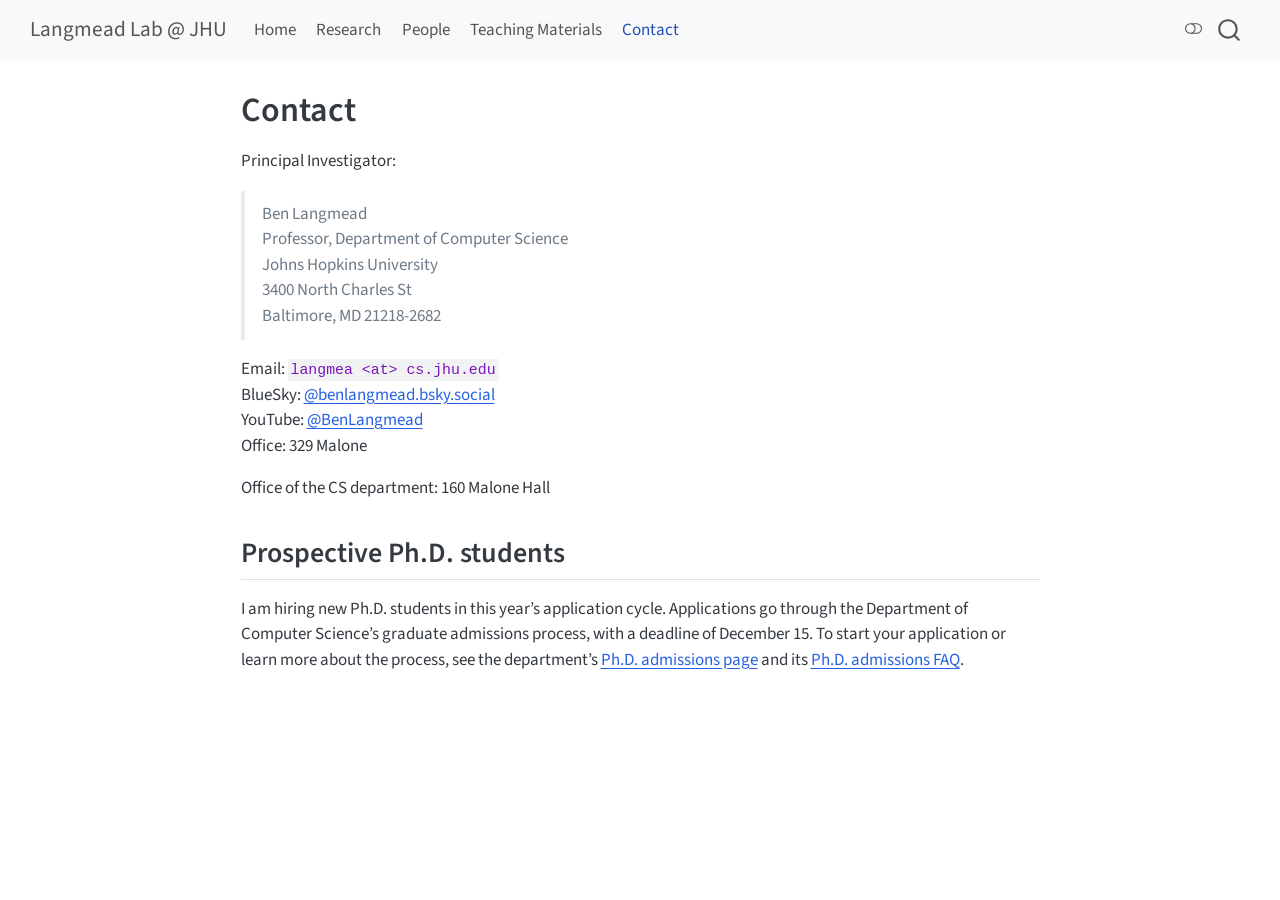
==== commit 669658dd: "Built site for gh-pages" ====
--- a/contact.html
+++ b/contact.html
@@ -2,7 +2,7 @@
 <html xmlns="http://www.w3.org/1999/xhtml" lang="en" xml:lang="en"><head>
 
 <meta charset="utf-8">
-<meta name="generator" content="quarto-1.9.37">
+<meta name="generator" content="quarto-1.11.9">
 
 <meta name="viewport" content="width=device-width, initial-scale=1.0, user-scalable=yes">
 
@@ -12,10 +12,13 @@
 /* Default styles provided by pandoc.
 ** See https://pandoc.org/MANUAL.html#variables-for-html for config info.
 */
-code{white-space: pre-wrap;}
 span.smallcaps{font-variant: small-caps;}
-div.columns{display: flex; gap: min(4vw, 1.5em);}
-div.column{flex: auto; overflow-x: auto;}
+div.columns{display: flex; gap: 1.5em;}
+div.column{flex: auto;}
+@media screen {
+div.columns{gap: min(4vw, 1.5em);}
+div.column{overflow-x: auto;}
+}
 div.hanging-indent{margin-left: 1.5em; text-indent: -1.5em;}
 ul.task-list{list-style: none;}
 ul.task-list li input[type="checkbox"] {
@@ -36,18 +39,19 @@
 <link href="./images/favicon.svg" rel="icon" type="image/svg+xml">
 <script src="site_libs/quarto-html/quarto.js" type="module"></script>
 <script src="site_libs/quarto-html/tabsets/tabsets.js" type="module"></script>
+<script src="site_libs/quarto-html/scrollable-regions/scrollable-regions.js" type="module"></script>
 <script src="site_libs/quarto-html/popper.min.js"></script>
 <script src="site_libs/quarto-html/tippy.umd.min.js"></script>
 <script src="site_libs/quarto-html/anchor.min.js"></script>
 <link href="site_libs/quarto-html/tippy.css" rel="stylesheet">
-<link href="site_libs/quarto-html/quarto-syntax-highlighting-7f8f88aac4f3542376d5c11b86a4c14d.css" rel="stylesheet" class="quarto-color-scheme" id="quarto-text-highlighting-styles">
-<link href="site_libs/quarto-html/quarto-syntax-highlighting-dark-d0ae9245876894da5ac7e18953ecc5cc.css" rel="stylesheet" class="quarto-color-scheme quarto-color-alternate" id="quarto-text-highlighting-styles">
-<link href="site_libs/quarto-html/quarto-syntax-highlighting-7f8f88aac4f3542376d5c11b86a4c14d.css" rel="stylesheet" class="quarto-color-scheme-extra" id="quarto-text-highlighting-styles">
+<link href="site_libs/quarto-html/quarto-syntax-highlighting-63b5708e65d6cd79cd7618c58d0c21e7.css" rel="stylesheet" class="quarto-color-scheme" id="quarto-text-highlighting-styles">
+<link href="site_libs/quarto-html/quarto-syntax-highlighting-dark-447e42e69aaa9833c0ba1b986f430b20.css" rel="stylesheet" class="quarto-color-scheme quarto-color-alternate" id="quarto-text-highlighting-styles">
+<link href="site_libs/quarto-html/quarto-syntax-highlighting-63b5708e65d6cd79cd7618c58d0c21e7.css" rel="stylesheet" class="quarto-color-scheme-extra" id="quarto-text-highlighting-styles">
 <script src="site_libs/bootstrap/bootstrap.min.js"></script>
 <link href="site_libs/bootstrap/bootstrap-icons.css" rel="stylesheet">
-<link href="site_libs/bootstrap/bootstrap-3e7735b7b22659e5fa437aca0bb49075.min.css" rel="stylesheet" append-hash="true" class="quarto-color-scheme" id="quarto-bootstrap" data-mode="light">
-<link href="site_libs/bootstrap/bootstrap-dark-b9e9b0af3005a2810d15fa088a586432.min.css" rel="stylesheet" append-hash="true" class="quarto-color-scheme quarto-color-alternate" id="quarto-bootstrap" data-mode="dark">
-<link href="site_libs/bootstrap/bootstrap-3e7735b7b22659e5fa437aca0bb49075.min.css" rel="stylesheet" append-hash="true" class="quarto-color-scheme-extra" id="quarto-bootstrap" data-mode="light">
+<link href="site_libs/bootstrap/bootstrap-8d3ad9c781c51ccd60b292c95058b2c2.min.css" rel="stylesheet" append-hash="true" class="quarto-color-scheme" id="quarto-bootstrap" data-mode="light">
+<link href="site_libs/bootstrap/bootstrap-dark-32280d01ff3a7ff5cbe701a37ed6ca11.min.css" rel="stylesheet" append-hash="true" class="quarto-color-scheme quarto-color-alternate" id="quarto-bootstrap" data-mode="dark">
+<link href="site_libs/bootstrap/bootstrap-8d3ad9c781c51ccd60b292c95058b2c2.min.css" rel="stylesheet" append-hash="true" class="quarto-color-scheme-extra" id="quarto-bootstrap" data-mode="light">
 <script id="quarto-search-options" type="application/json">{
   "location": "navbar",
   "copy-button": false,
@@ -80,7 +84,7 @@
 <link rel="stylesheet" href="styles.css">
 </head>
 
-<body class="nav-fixed fullcontent quarto-light"><script id="quarto-html-before-body" type="application/javascript">
+<body class="nav-fixed fullcontent quarto-light"><a id="quarto-skip-link" class="visually-hidden-focusable" href="#quarto-document-content">Skip to main content</a><script id="quarto-html-before-body" type="application/javascript">
     const toggleBodyColorMode = (bsSheetEl) => {
       const mode = bsSheetEl.getAttribute("data-mode");
       const bodyEl = window.document.querySelector("body");
@@ -103,6 +107,7 @@
       for (let i=0; i < toggles.length; i++) {
         const toggle = toggles[i];
         if (toggle) {
+          toggle.setAttribute("aria-checked", alternate ? "true" : "false");
           if (alternate) {
             toggle.classList.add("alternate");
           } else {
@@ -132,13 +137,19 @@
       manageTransitions('#quarto-margin-sidebar .nav-link', true);
       // Switch the toggles
       setColorSchemeToggle(alternate)
-      // Hack to workaround the fact that safari doesn't
-      // properly recolor the scrollbar when toggling (#1455)
+    }
+    // Hack to workaround the fact that safari doesn't
+    // properly recolor the scrollbar when toggling (#1455).
+    // Not run on load: stylesheets are set before first paint there, and
+    // scrolling would undo the scroll to a URL fragment (#14973).
+    // The one pixel nudge keeps the reader where they were.
+    const refreshSafariScrollbar = () => {
       if (navigator.userAgent.indexOf('Safari') > 0 && navigator.userAgent.indexOf('Chrome') == -1) {
         manageTransitions("body", false);
-        window.scrollTo(0, 1);
+        const scrollY = window.scrollY;
+        window.scrollTo(0, scrollY > 0 ? scrollY - 1 : 1);
         setTimeout(() => {
-          window.scrollTo(0, 0);
+          window.scrollTo(0, scrollY);
           manageTransitions("body", true);
         }, 40);
       }
@@ -232,6 +243,7 @@
       // Read the current dark / light value
       let toAlternate = !hasAlternateSentinel();
       toggleColorMode(toAlternate);
+      refreshSafariScrollbar();
       setStyleSentinel(toAlternate);
       toggleGiscusIfUsed(toAlternate, darkModeDefault);
       window.dispatchEvent(new Event('resize'));
@@ -246,15 +258,14 @@
 
 <div id="quarto-search-results"></div>
   <header id="quarto-header" class="headroom fixed-top">
-    <nav class="navbar navbar-expand-lg " data-bs-theme="dark">
+    <nav class="navbar navbar-expand-lg " data-bs-theme="dark" aria-label="Site">
       <div class="navbar-container container-fluid">
       <div class="navbar-brand-container mx-auto">
     <a class="navbar-brand" href="./index.html">
     <span class="navbar-title">Langmead Lab @ JHU</span>
     </a>
   </div>
-            <div id="quarto-search" class="" title="Search"></div>
-          <button class="navbar-toggler" type="button" data-bs-toggle="collapse" data-bs-target="#navbarCollapse" aria-controls="navbarCollapse" role="menu" aria-expanded="false" aria-label="Toggle navigation" onclick="if (window.quartoToggleHeadroom) { window.quartoToggleHeadroom(); }">
+          <button class="navbar-toggler" type="button" data-bs-toggle="collapse" data-bs-target="#navbarCollapse" aria-controls="navbarCollapse" aria-expanded="false" aria-label="Toggle navigation" onclick="if (window.quartoToggleHeadroom) { window.quartoToggleHeadroom(); }">
   <span class="navbar-toggler-icon"></span>
 </button>
           <div class="collapse navbar-collapse" id="navbarCollapse">
@@ -282,8 +293,9 @@
 </ul>
           </div> <!-- /navcollapse -->
             <div class="quarto-navbar-tools">
-  <a href="" class="quarto-color-scheme-toggle quarto-navigation-tool  px-1" onclick="window.quartoToggleColorScheme(); return false;" title="Toggle dark mode"><i class="bi"></i></a>
+  <button type="button" role="switch" aria-checked="false" class="quarto-color-scheme-toggle quarto-navigation-tool  px-1" onclick="window.quartoToggleColorScheme(); return false;" title="Toggle dark mode" aria-label="Toggle dark mode"><i class="bi"></i></button>
 </div>
+            <div id="quarto-search" class="" title="Search"></div>
       </div> <!-- /container-fluid -->
     </nav>
 </header>
@@ -293,7 +305,7 @@
 <!-- margin-sidebar -->
     
 <!-- main -->
-<main class="content" id="quarto-document-content">
+<main class="content" id="quarto-document-content" tabindex="-1">
 
 
 <header id="title-block-header" class="quarto-title-block default">
@@ -328,23 +340,62 @@
 YouTube: <a href="https://www.youtube.com/BenLangmead"><span class="citation" data-cites="BenLangmead">@BenLangmead</span></a><br>
 Office: 329 Malone</p>
 <p>Office of the CS department: 160 Malone Hall</p>
-
-
+<section id="prospective-ph.d.-students" class="level2">
+<h2 class="anchored" data-anchor-id="prospective-ph.d.-students">Prospective Ph.D.&nbsp;students</h2>
+<p>I am hiring new Ph.D.&nbsp;students in this year’s application cycle. Applications go through the Department of Computer Science’s graduate admissions process, with a deadline of December 15. To start your application or learn more about the process, see the department’s <a href="https://www.cs.jhu.edu/academic-programs/graduate-studies/phd-program/phd-program-admissions/">Ph.D.&nbsp;admissions page</a> and its <a href="https://www.cs.jhu.edu/academic-programs/graduate-studies/phd-program/phd-admissions-faqs/">Ph.D.&nbsp;admissions FAQ</a>.</p>
+
+
+</section>
 
 </main> <!-- /main -->
 <script id="quarto-html-after-body" type="application/javascript">
   window.document.addEventListener("DOMContentLoaded", function (event) {
     // Ensure there is a toggle, if there isn't float one in the top right
     if (window.document.querySelector('.quarto-color-scheme-toggle') === null) {
-      const a = window.document.createElement('a');
-      a.classList.add('top-right');
-      a.classList.add('quarto-color-scheme-toggle');
-      a.href = "";
-      a.onclick = function() { try { window.quartoToggleColorScheme(); } catch {} return false; };
+      const toggle = window.document.createElement('button');
+      toggle.type = "button";
+      toggle.setAttribute("role", "switch");
+      toggle.setAttribute("aria-checked", "false");
+      toggle.classList.add('top-right');
+      toggle.classList.add('quarto-color-scheme-toggle');
+      toggle.setAttribute("aria-label", "Toggle dark mode");
+      toggle.onclick = function() { try { window.quartoToggleColorScheme(); } catch {} return false; };
       const i = window.document.createElement("i");
       i.classList.add('bi');
-      a.appendChild(i);
-      window.document.body.appendChild(a);
+      toggle.appendChild(i);
+      // Put the toggle in a landmark of its own, so that landmark navigation
+      // can reach it.
+      //
+      // The container is always a fresh direct child of body, and the toggle is
+      // never moved into page furniture that the theme or the author controls.
+      // The toggle is positioned against the page, so any ancestor that
+      // establishes a containing block captures it: a positioned element or a
+      // grid for position: absolute, and transform, filter, will-change or
+      // contain for position: fixed. A direct child of body has none of these
+      // to inherit, and the shift when one appears is silent and visual.
+      //
+      // ARIA says a document should have at most one banner, and axe reports a
+      // duplicate whether or not the banners carry distinct labels. So use a
+      // header when the page has no banner yet, and a named region otherwise.
+      //
+      // A header is a banner wherever it sits, unless it is inside sectioning
+      // content, so this cannot just look at the children of body: a custom
+      // page layout wraps the title block header in a plain div. An explicit
+      // role="banner" always counts.
+      const sectioning = 'article, aside, main, nav, section, [role="article"], [role="complementary"], [role="main"], [role="navigation"], [role="region"]';
+      const hasBanner = Array.from(
+        window.document.querySelectorAll('header:not([role]), [role="banner"]')
+      ).some(function(el) {
+        return el.hasAttribute("role") || el.closest(sectioning) === null;
+      });
+      const container = window.document.createElement(hasBanner ? "div" : "header");
+      if (hasBanner) {
+        container.setAttribute("role", "region");
+        container.setAttribute("aria-label", "Toggle dark mode");
+      }
+      container.classList.add('quarto-color-scheme-toggle-container');
+      container.appendChild(toggle);
+      window.document.body.appendChild(container);
     }
     setColorSchemeToggle(hasAlternateSentinel())
     const icon = "";
@@ -423,7 +474,8 @@
           return filterRegex.test(href) || localhostRegex.test(href) || mailtoRegex.test(href);
       }
       // Inspect non-navigation links and adorn them if external
-     var links = window.document.querySelectorAll('a[href]:not(.nav-link):not(.navbar-brand):not(.toc-action):not(.sidebar-link):not(.sidebar-item-toggle):not(.pagination-link):not(.no-external):not([aria-hidden]):not(.dropdown-item):not(.quarto-navigation-tool):not(.about-link)');
+      window.quartoDecorateExternalLinks = function (root) {
+     var links = (root || window.document).querySelectorAll('a[href]:not(.nav-link):not(.navbar-brand):not(.toc-action):not(.sidebar-link):not(.sidebar-item-toggle):not(.pagination-link):not(.no-external):not([aria-hidden]):not(.dropdown-item):not(.quarto-navigation-tool):not(.about-link)');
       for (var i=0; i<links.length; i++) {
         const link = links[i];
         if (!isInternal(link.href)) {
@@ -432,8 +484,69 @@
           if (link.dataset.originalHref !== undefined) {
             link.href = link.dataset.originalHref;
           }
-        }
-      }
+          if (!link.classList.contains('no-external-icon')) {
+          }
+        }
+      }
+      };
+      window.quartoDecorateExternalLinks(window.document);
+    // Esc closes the popup (WCAG 1.4.13) and focus leaving both trigger and
+    // popup closes it (WCAG 2.4.11); tippy handles neither for interactive popups.
+    const hideOnEscAndFocusOut = {
+      name: 'hideOnEscAndFocusOut',
+      defaultValue: true,
+      fn(instance) {
+        const dismiss = () => {
+          // A show scheduled by the trigger delay would otherwise reopen it
+          instance.clearDelayTimeouts();
+          instance.hide();
+        };
+        const onKeyDown = (event) => {
+          if (event.key !== 'Escape') {
+            return;
+          }
+          // Keep Esc from also reaching page handlers (e.g. reveal.js overview),
+          // except an open reveal.js slide menu, which Esc should close too.
+          // The menu handles keys only when its keyboard option is on.
+          const menuHandlesEsc = window.Reveal?.getPlugin?.('menu')?.isOpen() &&
+            window.Reveal.getConfig().menu?.keyboard !== false;
+          if (!menuHandlesEsc) {
+            event.stopPropagation();
+          }
+          if (instance.popper.contains(window.document.activeElement)) {
+            // Disabled while refocusing so the focus trigger does not reopen it
+            instance.disable();
+            instance.reference.focus();
+            instance.enable();
+          }
+          dismiss();
+        };
+        const onFocusOut = (event) => {
+          const target = event.relatedTarget;
+          if (target && !instance.reference.contains(target) &&
+              !instance.popper.contains(target)) {
+            dismiss();
+          }
+        };
+        // On the trigger too: a click trigger (code-annotations: select) has no
+        // blur handling. Attached for the instance's lifetime so leaving the
+        // trigger also cancels a show still pending on the trigger delay.
+        instance.reference.addEventListener('focusout', onFocusOut);
+        return {
+          onShow() {
+            window.document.addEventListener('keydown', onKeyDown, true);
+            instance.popper.addEventListener('focusout', onFocusOut);
+          },
+          onHide() {
+            window.document.removeEventListener('keydown', onKeyDown, true);
+            instance.popper.removeEventListener('focusout', onFocusOut);
+          },
+          onDestroy() {
+            instance.reference.removeEventListener('focusout', onFocusOut);
+          },
+        };
+      },
+    };
     function tippyHover(el, contentFn, onTriggerFn, onUntriggerFn) {
       const config = {
         allowHTML: true,
@@ -447,6 +560,7 @@
         interactiveBorder: 10,
         theme: 'quarto',
         placement: 'bottom-start',
+        plugins: [hideOnEscAndFocusOut],
       };
       if (contentFn) {
         config.content = contentFn;
@@ -609,44 +723,54 @@
           const lineIds = lines.map((line) => {
             return targetCell + "-" + line;
           })
-          let top = null;
-          let height = null;
-          let parent = null;
+          // Each band is positioned against its own containing block, which is
+          // not the offsetParent of the lines, so place it from client rects.
+          const placeBand = (band, firstEl, lastEl, codeBlock) => {
+            const container = band.offsetParent;
+            if (container === null) {
+              return;
+            }
+            const containerRect = container.getBoundingClientRect();
+            // Reveal.js scales slides with a transform, so convert client
+            // pixels back to the CSS pixels of the container.
+            const scale = containerRect.height / container.offsetHeight || 1;
+            const firstRect = firstEl.getBoundingClientRect();
+            const lastRect = lastEl.getBoundingClientRect();
+            const top = (firstRect.top - containerRect.top) / scale - container.clientTop + container.scrollTop;
+            const height = (lastRect.bottom - firstRect.top) / scale;
+            band.style.top = top - 2 + "px";
+            band.style.height = height + 4 + "px";
+            if (codeBlock) {
+              // Without the copy button wrapper, the containing block is wider
+              // than the code block, so span the code block explicitly.
+              const blockRect = codeBlock.getBoundingClientRect();
+              band.style.left = (blockRect.left - containerRect.left) / scale - container.clientLeft + container.scrollLeft + "px";
+              band.style.width = blockRect.width / scale + "px";
+            }
+          };
           if (lineIds.length > 0) {
-              //compute the position of the single el (top and bottom and make a div)
-              const el = window.document.getElementById(lineIds[0]);
-              top = el.offsetTop;
-              height = el.offsetHeight;
-              parent = el.parentElement.parentElement;
-            if (lineIds.length > 1) {
-              const lastEl = window.document.getElementById(lineIds[lineIds.length - 1]);
-              const bottom = lastEl.offsetTop + lastEl.offsetHeight;
-              height = bottom - top;
+            const el = window.document.getElementById(lineIds[0]);
+            const lastEl = window.document.getElementById(lineIds[lineIds.length - 1]);
+            const parent = el.parentElement.parentElement;
+            // cook up a div (if necessary) and position it
+            let div = window.document.getElementById("code-annotation-line-highlight");
+            if (div === null) {
+              div = window.document.createElement("div");
+              div.setAttribute("id", "code-annotation-line-highlight");
+              div.style.position = 'absolute';
+              parent.appendChild(div);
             }
-            if (top !== null && height !== null && parent !== null) {
-              // cook up a div (if necessary) and position it 
-              let div = window.document.getElementById("code-annotation-line-highlight");
-              if (div === null) {
-                div = window.document.createElement("div");
-                div.setAttribute("id", "code-annotation-line-highlight");
-                div.style.position = 'absolute';
-                parent.appendChild(div);
-              }
-              div.style.top = top - 2 + "px";
-              div.style.height = height + 4 + "px";
-              div.style.left = 0;
-              let gutterDiv = window.document.getElementById("code-annotation-line-highlight-gutter");
-              if (gutterDiv === null) {
-                gutterDiv = window.document.createElement("div");
-                gutterDiv.setAttribute("id", "code-annotation-line-highlight-gutter");
-                gutterDiv.style.position = 'absolute';
-                const codeCell = window.document.getElementById(targetCell);
-                const gutter = codeCell.querySelector('.code-annotation-gutter');
-                gutter.appendChild(gutterDiv);
-              }
-              gutterDiv.style.top = top - 2 + "px";
-              gutterDiv.style.height = height + 4 + "px";
+            placeBand(div, el, lastEl, parent.closest("div.sourceCode") || parent);
+            let gutterDiv = window.document.getElementById("code-annotation-line-highlight-gutter");
+            if (gutterDiv === null) {
+              gutterDiv = window.document.createElement("div");
+              gutterDiv.setAttribute("id", "code-annotation-line-highlight-gutter");
+              gutterDiv.style.position = 'absolute';
+              const codeCell = window.document.getElementById(targetCell);
+              const gutter = codeCell.querySelector('.code-annotation-gutter');
+              gutter.appendChild(gutterDiv);
             }
+            placeBand(gutterDiv, el, lastEl);
             selectedAnnoteEl = annoteEl;
           }
         };
@@ -745,6 +869,9 @@
     }
   });
   </script>
+  <script type="application/javascript">
+  window.quartoScrollableRegionsLabels = {"code":"Scrollable code","output":"Scrollable output"};
+  </script>
 </div> <!-- /content -->
 
 
--- a/site_libs/quarto-html/quarto-syntax-highlighting-63b5708e65d6cd79cd7618c58d0c21e7.css
+++ b/site_libs/quarto-html/quarto-syntax-highlighting-63b5708e65d6cd79cd7618c58d0c21e7.css
@@ -0,0 +1,236 @@
+/* quarto syntax highlight colors */
+:root {
+  --quarto-hl-ot-color: #003B4F;
+  --quarto-hl-at-color: #657422;
+  --quarto-hl-ss-color: #20794D;
+  --quarto-hl-an-color: #5E5E5E;
+  --quarto-hl-fu-color: #4758AB;
+  --quarto-hl-st-color: #20794D;
+  --quarto-hl-cf-color: #003B4F;
+  --quarto-hl-op-color: #5E5E5E;
+  --quarto-hl-er-color: #AD0000;
+  --quarto-hl-bn-color: #AD0000;
+  --quarto-hl-al-color: #AD0000;
+  --quarto-hl-va-color: #111111;
+  --quarto-hl-bu-color: inherit;
+  --quarto-hl-ex-color: inherit;
+  --quarto-hl-pp-color: #AD0000;
+  --quarto-hl-in-color: #5E5E5E;
+  --quarto-hl-vs-color: #20794D;
+  --quarto-hl-wa-color: #5E5E5E;
+  --quarto-hl-do-color: #5E5E5E;
+  --quarto-hl-im-color: #00769E;
+  --quarto-hl-ch-color: #20794D;
+  --quarto-hl-dt-color: #AD0000;
+  --quarto-hl-fl-color: #AD0000;
+  --quarto-hl-co-color: #5E5E5E;
+  --quarto-hl-cv-color: #5E5E5E;
+  --quarto-hl-cn-color: #8f5902;
+  --quarto-hl-sc-color: #5E5E5E;
+  --quarto-hl-dv-color: #AD0000;
+  --quarto-hl-kw-color: #003B4F;
+}
+
+/* other quarto variables */
+:root {
+  --quarto-font-monospace: SFMono-Regular, Menlo, Monaco, Consolas, "Liberation Mono", "Courier New", monospace;
+}
+
+/* syntax highlight based on Pandoc's rules */
+pre > code.sourceCode > span {
+  color: #003B4F;
+}
+
+code.sourceCode > span {
+  color: #003B4F;
+}
+
+div.sourceCode,
+div.sourceCode pre.sourceCode {
+  color: #003B4F;
+}
+
+/* Normal */
+code span {
+  color: #003B4F;
+}
+
+/* Alert */
+code span.al {
+  color: #AD0000;
+  font-style: inherit;
+}
+
+/* Annotation */
+code span.an {
+  color: #5E5E5E;
+  font-style: inherit;
+}
+
+/* Attribute */
+code span.at {
+  color: #657422;
+  font-style: inherit;
+}
+
+/* BaseN */
+code span.bn {
+  color: #AD0000;
+  font-style: inherit;
+}
+
+/* BuiltIn */
+code span.bu {
+  font-style: inherit;
+}
+
+/* ControlFlow */
+code span.cf {
+  color: #003B4F;
+  font-weight: bold;
+  font-style: inherit;
+}
+
+/* Char */
+code span.ch {
+  color: #20794D;
+  font-style: inherit;
+}
+
+/* Constant */
+code span.cn {
+  color: #8f5902;
+  font-style: inherit;
+}
+
+/* Comment */
+code span.co {
+  color: #5E5E5E;
+  font-style: inherit;
+}
+
+/* CommentVar */
+code span.cv {
+  color: #5E5E5E;
+  font-style: italic;
+}
+
+/* Documentation */
+code span.do {
+  color: #5E5E5E;
+  font-style: italic;
+}
+
+/* DataType */
+code span.dt {
+  color: #AD0000;
+  font-style: inherit;
+}
+
+/* DecVal */
+code span.dv {
+  color: #AD0000;
+  font-style: inherit;
+}
+
+/* Error */
+code span.er {
+  color: #AD0000;
+  font-style: inherit;
+}
+
+/* Extension */
+code span.ex {
+  font-style: inherit;
+}
+
+/* Float */
+code span.fl {
+  color: #AD0000;
+  font-style: inherit;
+}
+
+/* Function */
+code span.fu {
+  color: #4758AB;
+  font-style: inherit;
+}
+
+/* Import */
+code span.im {
+  color: #00769E;
+  font-style: inherit;
+}
+
+/* Information */
+code span.in {
+  color: #5E5E5E;
+  font-style: inherit;
+}
+
+/* Keyword */
+code span.kw {
+  color: #003B4F;
+  font-weight: bold;
+  font-style: inherit;
+}
+
+/* Operator */
+code span.op {
+  color: #5E5E5E;
+  font-style: inherit;
+}
+
+/* Other */
+code span.ot {
+  color: #003B4F;
+  font-style: inherit;
+}
+
+/* Preprocessor */
+code span.pp {
+  color: #AD0000;
+  font-style: inherit;
+}
+
+/* SpecialChar */
+code span.sc {
+  color: #5E5E5E;
+  font-style: inherit;
+}
+
+/* SpecialString */
+code span.ss {
+  color: #20794D;
+  font-style: inherit;
+}
+
+/* String */
+code span.st {
+  color: #20794D;
+  font-style: inherit;
+}
+
+/* Variable */
+code span.va {
+  color: #111111;
+  font-style: inherit;
+}
+
+/* VerbatimString */
+code span.vs {
+  color: #20794D;
+  font-style: inherit;
+}
+
+/* Warning */
+code span.wa {
+  color: #5E5E5E;
+  font-style: italic;
+}
+
+.prevent-inlining {
+  content: "</";
+}
+
+/*# sourceMappingURL=054cc16b9e9817627be6994582d2ffb5.css.map */
--- a/site_libs/quarto-html/quarto-syntax-highlighting-dark-447e42e69aaa9833c0ba1b986f430b20.css
+++ b/site_libs/quarto-html/quarto-syntax-highlighting-dark-447e42e69aaa9833c0ba1b986f430b20.css
@@ -0,0 +1,219 @@
+/* quarto syntax highlight colors */
+:root {
+  --quarto-hl-al-color: #f07178;
+  --quarto-hl-an-color: #d4d0ab;
+  --quarto-hl-at-color: #00e0e0;
+  --quarto-hl-bn-color: #d4d0ab;
+  --quarto-hl-bu-color: #abe338;
+  --quarto-hl-ch-color: #abe338;
+  --quarto-hl-co-color: #f8f8f2;
+  --quarto-hl-cv-color: #ffd700;
+  --quarto-hl-cn-color: #ffd700;
+  --quarto-hl-cf-color: #ffa07a;
+  --quarto-hl-dt-color: #ffa07a;
+  --quarto-hl-dv-color: #d4d0ab;
+  --quarto-hl-do-color: #f8f8f2;
+  --quarto-hl-er-color: #f07178;
+  --quarto-hl-ex-color: #00e0e0;
+  --quarto-hl-fl-color: #d4d0ab;
+  --quarto-hl-fu-color: #ffa07a;
+  --quarto-hl-im-color: #abe338;
+  --quarto-hl-in-color: #d4d0ab;
+  --quarto-hl-kw-color: #ffa07a;
+  --quarto-hl-op-color: #ffa07a;
+  --quarto-hl-ot-color: #00e0e0;
+  --quarto-hl-pp-color: #dcc6e0;
+  --quarto-hl-re-color: #00e0e0;
+  --quarto-hl-sc-color: #abe338;
+  --quarto-hl-ss-color: #abe338;
+  --quarto-hl-st-color: #abe338;
+  --quarto-hl-va-color: #00e0e0;
+  --quarto-hl-vs-color: #abe338;
+  --quarto-hl-wa-color: #dcc6e0;
+}
+
+/* other quarto variables */
+:root {
+  --quarto-font-monospace: SFMono-Regular, Menlo, Monaco, Consolas, "Liberation Mono", "Courier New", monospace;
+}
+
+/* syntax highlight based on Pandoc's rules */
+pre > code.sourceCode > span {
+  color: #f8f8f2;
+}
+
+code.sourceCode > span {
+  color: #f8f8f2;
+}
+
+div.sourceCode,
+div.sourceCode pre.sourceCode {
+  color: #f8f8f2;
+}
+
+/* Normal */
+code span {
+  color: #f8f8f2;
+}
+
+/* Alert */
+code span.al {
+  color: #f07178;
+}
+
+/* Annotation */
+code span.an {
+  color: #d4d0ab;
+}
+
+/* Attribute */
+code span.at {
+  color: #00e0e0;
+}
+
+/* BaseN */
+code span.bn {
+  color: #d4d0ab;
+}
+
+/* BuiltIn */
+code span.bu {
+  color: #abe338;
+}
+
+/* ControlFlow */
+code span.cf {
+  font-weight: bold;
+  color: #ffa07a;
+}
+
+/* Char */
+code span.ch {
+  color: #abe338;
+}
+
+/* Constant */
+code span.cn {
+  color: #ffd700;
+}
+
+/* Comment */
+code span.co {
+  font-style: italic;
+  color: #f8f8f2;
+}
+
+/* CommentVar */
+code span.cv {
+  color: #ffd700;
+}
+
+/* Documentation */
+code span.do {
+  color: #f8f8f2;
+}
+
+/* DataType */
+code span.dt {
+  color: #ffa07a;
+}
+
+/* DecVal */
+code span.dv {
+  color: #d4d0ab;
+}
+
+/* Error */
+code span.er {
+  color: #f07178;
+  text-decoration: underline;
+}
+
+/* Extension */
+code span.ex {
+  font-weight: bold;
+  color: #00e0e0;
+}
+
+/* Float */
+code span.fl {
+  color: #d4d0ab;
+}
+
+/* Function */
+code span.fu {
+  color: #ffa07a;
+}
+
+/* Import */
+code span.im {
+  color: #abe338;
+}
+
+/* Information */
+code span.in {
+  color: #d4d0ab;
+}
+
+/* Keyword */
+code span.kw {
+  font-weight: bold;
+  color: #ffa07a;
+}
+
+/* Operator */
+code span.op {
+  color: #ffa07a;
+}
+
+/* Other */
+code span.ot {
+  color: #00e0e0;
+}
+
+/* Preprocessor */
+code span.pp {
+  color: #dcc6e0;
+}
+
+/* RegionMarker */
+code span.re {
+  background-color: #f8f8f2;
+  color: #00e0e0;
+}
+
+/* SpecialChar */
+code span.sc {
+  color: #abe338;
+}
+
+/* SpecialString */
+code span.ss {
+  color: #abe338;
+}
+
+/* String */
+code span.st {
+  color: #abe338;
+}
+
+/* Variable */
+code span.va {
+  color: #00e0e0;
+}
+
+/* VerbatimString */
+code span.vs {
+  color: #abe338;
+}
+
+/* Warning */
+code span.wa {
+  color: #dcc6e0;
+}
+
+.prevent-inlining {
+  content: "</";
+}
+
+/*# sourceMappingURL=be8e1111c2b710f7c3a4926ffa2967aa.css.map */
--- a/site_libs/quarto-html/quarto-syntax-highlighting-63b5708e65d6cd79cd7618c58d0c21e7.css
+++ b/site_libs/quarto-html/quarto-syntax-highlighting-63b5708e65d6cd79cd7618c58d0c21e7.css
@@ -0,0 +1,236 @@
+/* quarto syntax highlight colors */
+:root {
+  --quarto-hl-ot-color: #003B4F;
+  --quarto-hl-at-color: #657422;
+  --quarto-hl-ss-color: #20794D;
+  --quarto-hl-an-color: #5E5E5E;
+  --quarto-hl-fu-color: #4758AB;
+  --quarto-hl-st-color: #20794D;
+  --quarto-hl-cf-color: #003B4F;
+  --quarto-hl-op-color: #5E5E5E;
+  --quarto-hl-er-color: #AD0000;
+  --quarto-hl-bn-color: #AD0000;
+  --quarto-hl-al-color: #AD0000;
+  --quarto-hl-va-color: #111111;
+  --quarto-hl-bu-color: inherit;
+  --quarto-hl-ex-color: inherit;
+  --quarto-hl-pp-color: #AD0000;
+  --quarto-hl-in-color: #5E5E5E;
+  --quarto-hl-vs-color: #20794D;
+  --quarto-hl-wa-color: #5E5E5E;
+  --quarto-hl-do-color: #5E5E5E;
+  --quarto-hl-im-color: #00769E;
+  --quarto-hl-ch-color: #20794D;
+  --quarto-hl-dt-color: #AD0000;
+  --quarto-hl-fl-color: #AD0000;
+  --quarto-hl-co-color: #5E5E5E;
+  --quarto-hl-cv-color: #5E5E5E;
+  --quarto-hl-cn-color: #8f5902;
+  --quarto-hl-sc-color: #5E5E5E;
+  --quarto-hl-dv-color: #AD0000;
+  --quarto-hl-kw-color: #003B4F;
+}
+
+/* other quarto variables */
+:root {
+  --quarto-font-monospace: SFMono-Regular, Menlo, Monaco, Consolas, "Liberation Mono", "Courier New", monospace;
+}
+
+/* syntax highlight based on Pandoc's rules */
+pre > code.sourceCode > span {
+  color: #003B4F;
+}
+
+code.sourceCode > span {
+  color: #003B4F;
+}
+
+div.sourceCode,
+div.sourceCode pre.sourceCode {
+  color: #003B4F;
+}
+
+/* Normal */
+code span {
+  color: #003B4F;
+}
+
+/* Alert */
+code span.al {
+  color: #AD0000;
+  font-style: inherit;
+}
+
+/* Annotation */
+code span.an {
+  color: #5E5E5E;
+  font-style: inherit;
+}
+
+/* Attribute */
+code span.at {
+  color: #657422;
+  font-style: inherit;
+}
+
+/* BaseN */
+code span.bn {
+  color: #AD0000;
+  font-style: inherit;
+}
+
+/* BuiltIn */
+code span.bu {
+  font-style: inherit;
+}
+
+/* ControlFlow */
+code span.cf {
+  color: #003B4F;
+  font-weight: bold;
+  font-style: inherit;
+}
+
+/* Char */
+code span.ch {
+  color: #20794D;
+  font-style: inherit;
+}
+
+/* Constant */
+code span.cn {
+  color: #8f5902;
+  font-style: inherit;
+}
+
+/* Comment */
+code span.co {
+  color: #5E5E5E;
+  font-style: inherit;
+}
+
+/* CommentVar */
+code span.cv {
+  color: #5E5E5E;
+  font-style: italic;
+}
+
+/* Documentation */
+code span.do {
+  color: #5E5E5E;
+  font-style: italic;
+}
+
+/* DataType */
+code span.dt {
+  color: #AD0000;
+  font-style: inherit;
+}
+
+/* DecVal */
+code span.dv {
+  color: #AD0000;
+  font-style: inherit;
+}
+
+/* Error */
+code span.er {
+  color: #AD0000;
+  font-style: inherit;
+}
+
+/* Extension */
+code span.ex {
+  font-style: inherit;
+}
+
+/* Float */
+code span.fl {
+  color: #AD0000;
+  font-style: inherit;
+}
+
+/* Function */
+code span.fu {
+  color: #4758AB;
+  font-style: inherit;
+}
+
+/* Import */
+code span.im {
+  color: #00769E;
+  font-style: inherit;
+}
+
+/* Information */
+code span.in {
+  color: #5E5E5E;
+  font-style: inherit;
+}
+
+/* Keyword */
+code span.kw {
+  color: #003B4F;
+  font-weight: bold;
+  font-style: inherit;
+}
+
+/* Operator */
+code span.op {
+  color: #5E5E5E;
+  font-style: inherit;
+}
+
+/* Other */
+code span.ot {
+  color: #003B4F;
+  font-style: inherit;
+}
+
+/* Preprocessor */
+code span.pp {
+  color: #AD0000;
+  font-style: inherit;
+}
+
+/* SpecialChar */
+code span.sc {
+  color: #5E5E5E;
+  font-style: inherit;
+}
+
+/* SpecialString */
+code span.ss {
+  color: #20794D;
+  font-style: inherit;
+}
+
+/* String */
+code span.st {
+  color: #20794D;
+  font-style: inherit;
+}
+
+/* Variable */
+code span.va {
+  color: #111111;
+  font-style: inherit;
+}
+
+/* VerbatimString */
+code span.vs {
+  color: #20794D;
+  font-style: inherit;
+}
+
+/* Warning */
+code span.wa {
+  color: #5E5E5E;
+  font-style: italic;
+}
+
+.prevent-inlining {
+  content: "</";
+}
+
+/*# sourceMappingURL=054cc16b9e9817627be6994582d2ffb5.css.map */
--- a/styles.css
+++ b/styles.css
@@ -53,6 +53,55 @@
   user-select: none;
 }
 
+/* ── Dark mode overrides ────────────────────────────────────────────────────── */
+/* Quarto adds class "quarto-dark" to <body> when Darkly is active */
+
+body.quarto-dark details.course-card > summary {
+  background: rgba(255, 255, 255, 0.05);
+}
+
+body.quarto-dark details.course-card[open] > summary {
+  background: rgba(39, 128, 227, 0.12);
+}
+
+body.quarto-dark details.course-card {
+  border-color: rgba(255, 255, 255, 0.12);
+}
+
+body.quarto-dark .teaching-stats {
+  background: rgba(39, 128, 227, 0.15);
+  color: #e2e8f0;
+}
+
+body.quarto-dark .teaching-stats .stat-item strong {
+  color: #93c5fd;
+}
+
+body.quarto-dark .course-title-block .course-name {
+  color: #f1f5f9;
+}
+
+body.quarto-dark .course-title-block .course-name .course-tag {
+  color: #94a3b8;
+}
+
+body.quarto-dark .course-title-block .course-keywords {
+  color: #94a3b8;
+}
+
+body.quarto-dark .course-chevron {
+  color: #64748b;
+}
+
+/* ── Home page: float image so text wraps naturally ─────────────────────────── */
+
+.profile-pic {
+  float: right;
+  width: 36%;
+  margin: 0 0 1rem 1.5rem;
+  border-radius: 4px;
+}
+
 details.course-card > summary::-webkit-details-marker {
   display: none;
 }
@@ -79,6 +128,12 @@
   /* --bs-emphasis-color is near-black in light, near-white in dark */
   color: var(--bs-emphasis-color);
   display: block;
+}
+
+.course-title-block .course-name .course-tag {
+  font-size: 0.75em;
+  font-weight: 400;
+  color: var(--bs-secondary-color);
 }
 
 .course-title-block .course-keywords {
